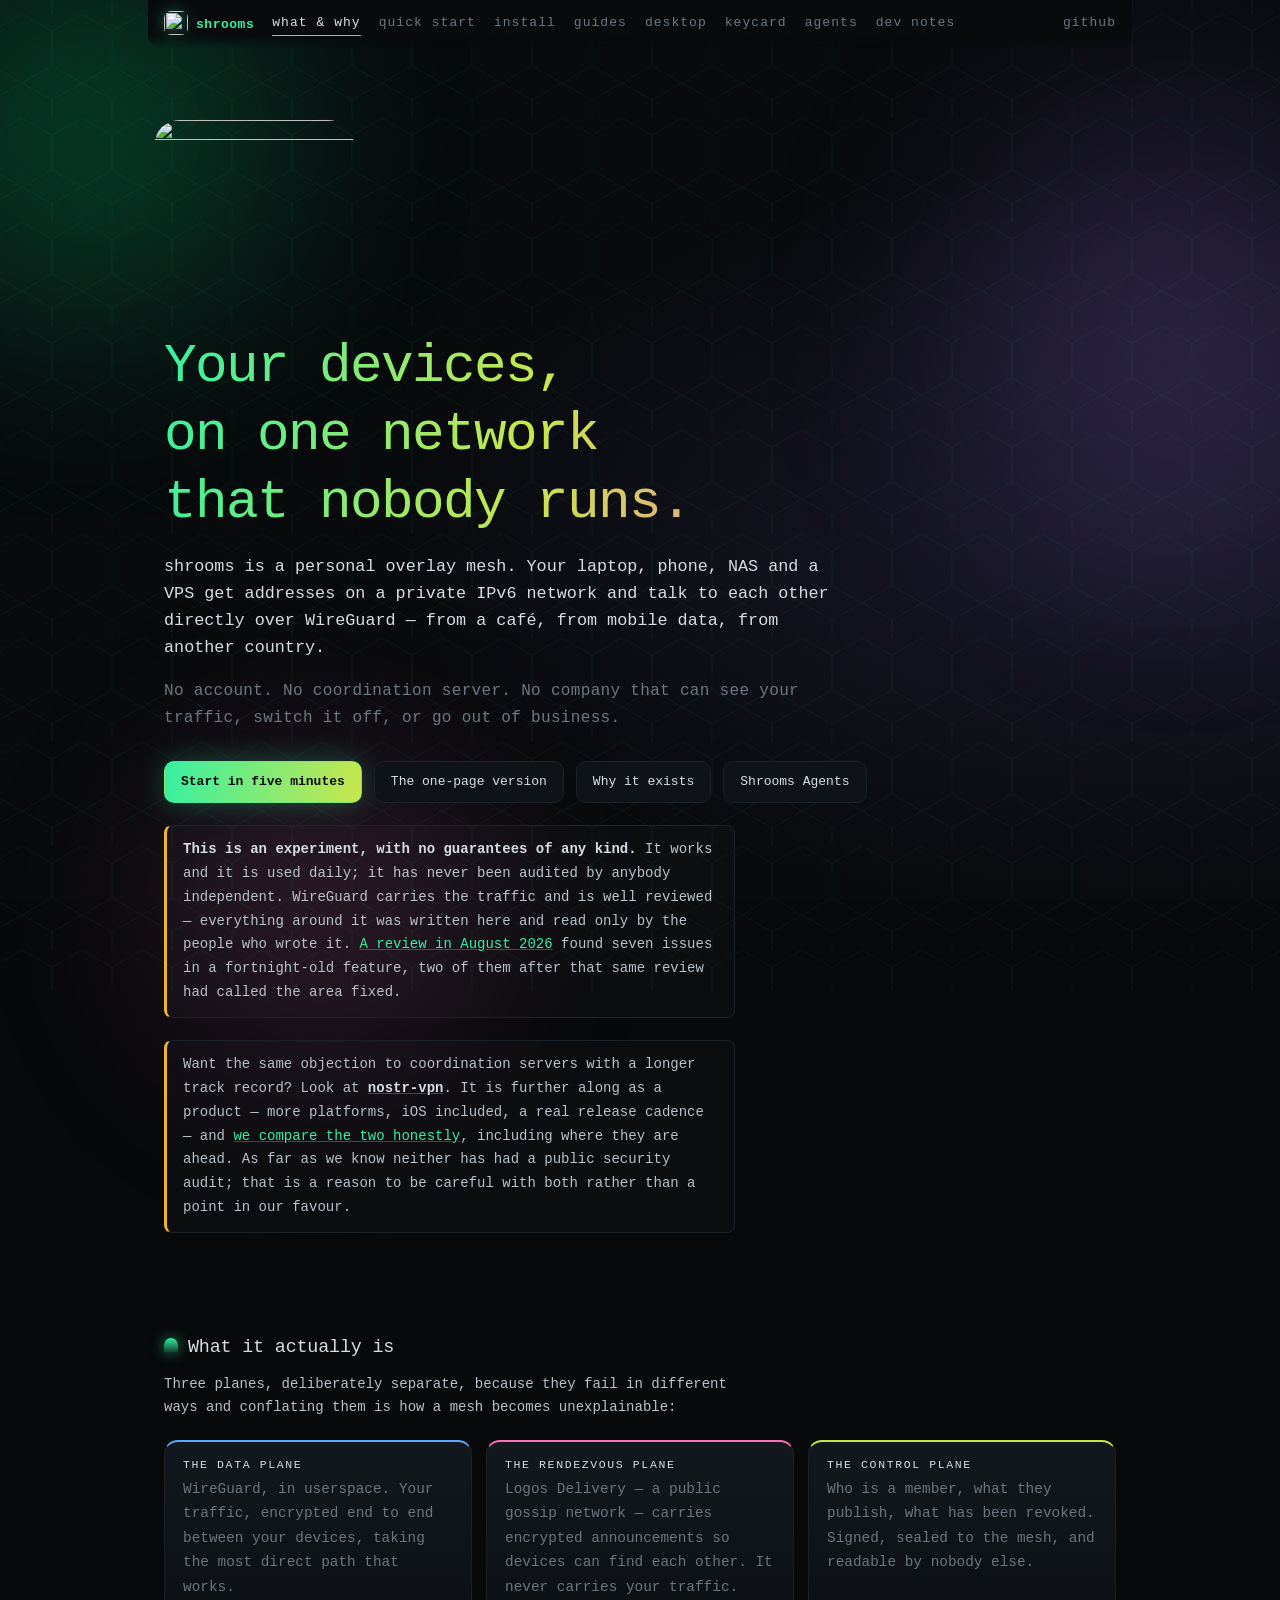
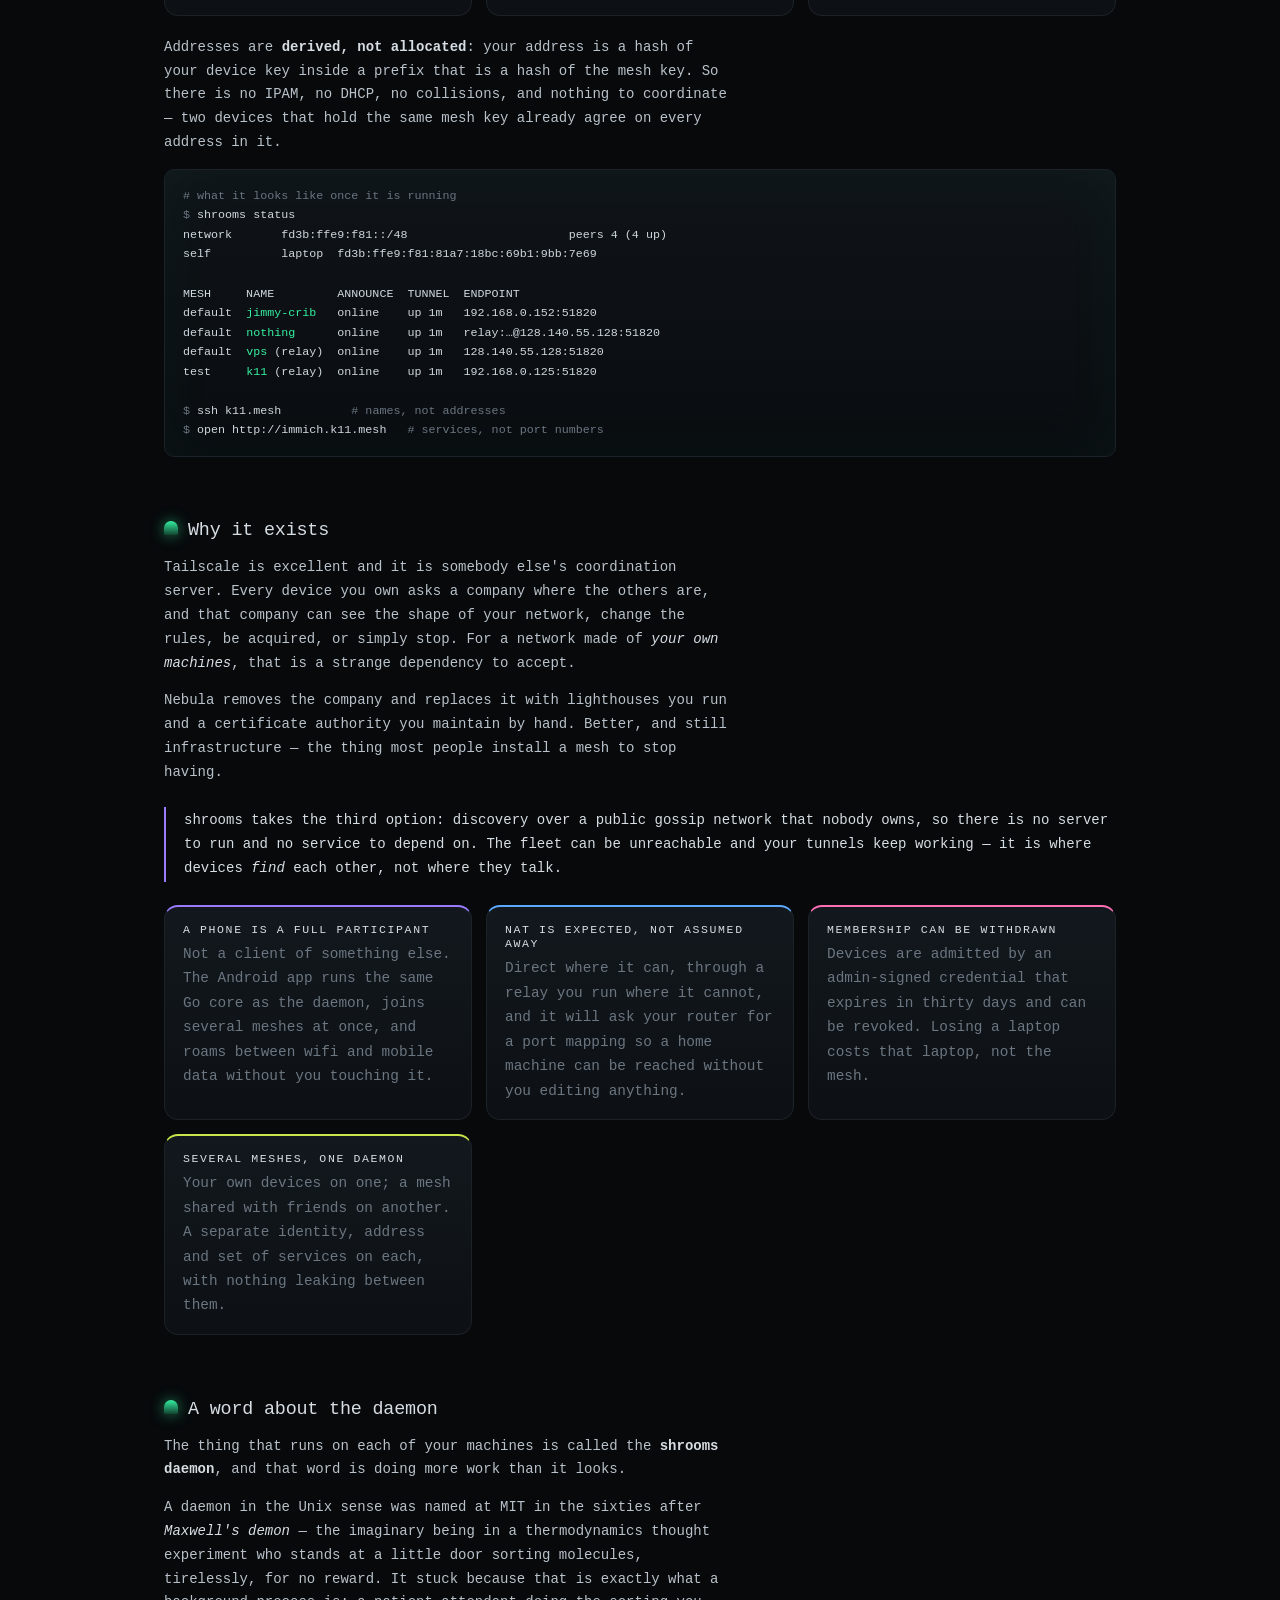
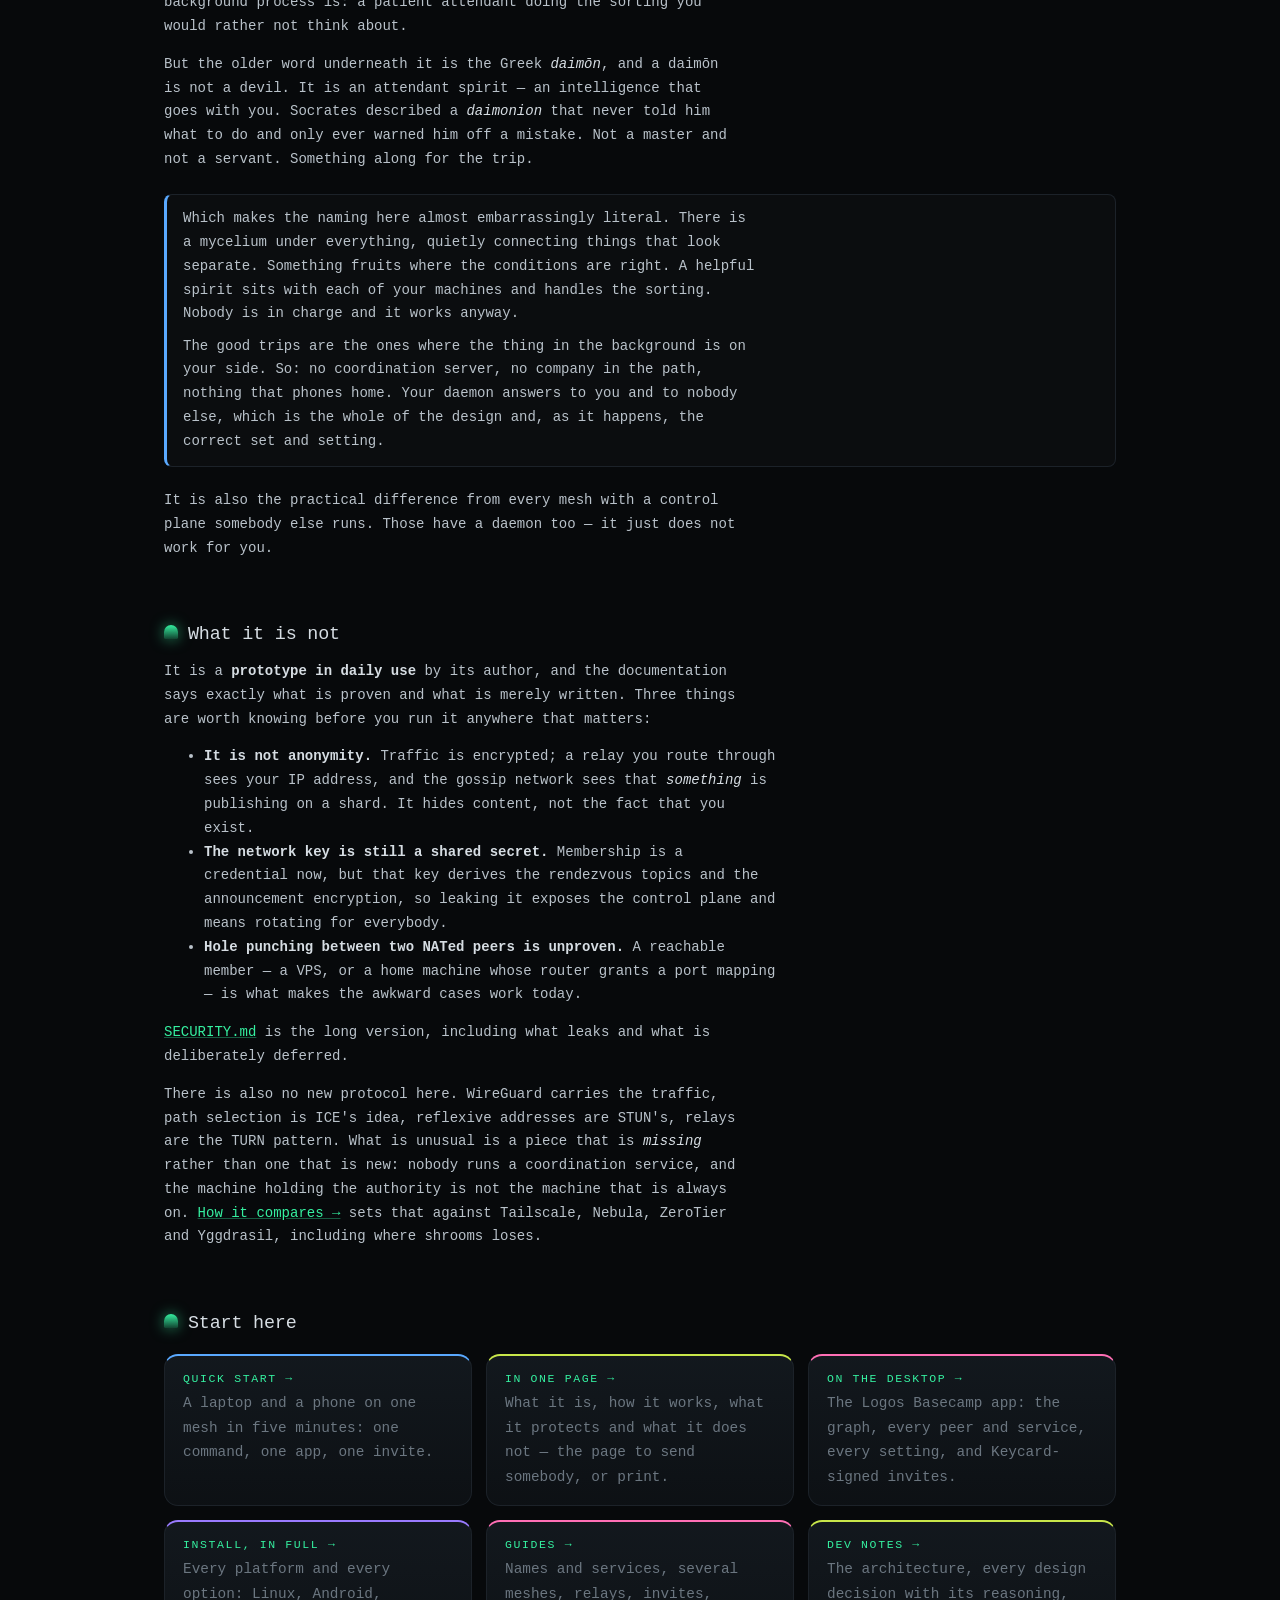
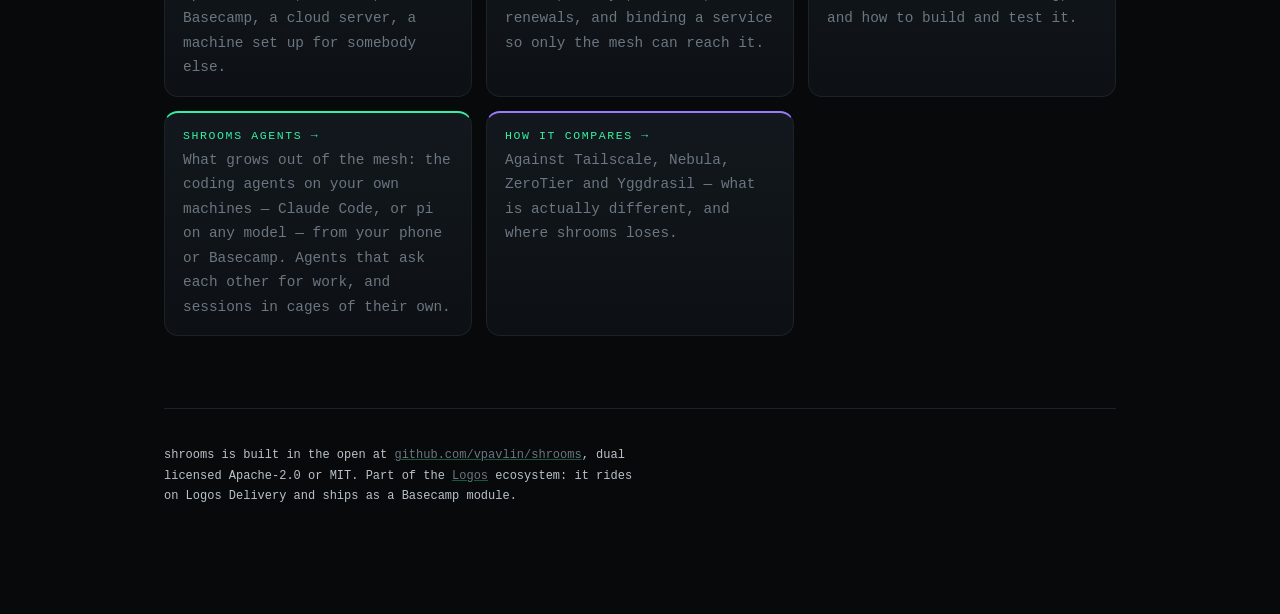
==== site/index.html @ f35f3315 "Site: quick starts, one-page explainers, the desktop app, link previews For putting Shrooms and Shro" ====
<!doctype html>
<html lang="en">
<head>
<meta charset="utf-8">
<meta name="viewport" content="width=device-width, initial-scale=1">
<title>shrooms — an overlay mesh between your own devices</title>
<meta name="description" content="A personal overlay mesh VPN: WireGuard tunnels, peers discovered over Logos Delivery, no coordination server, no account, no company in the path.">
<link rel="icon" href="favicon.svg" type="image/svg+xml">
<link rel="stylesheet" href="style.css">
<meta property="og:title" content="shrooms — an overlay mesh between your own devices">
<meta property="og:description" content="Your laptop, phone, NAS and a VPS on one private network. WireGuard tunnels, peers discovered over a public gossip network, no coordination server and no account.">
<meta property="og:image" content="https://shrooms.vpavlin.xyz/og.png">
<meta name="twitter:card" content="summary_large_image">
<meta name="theme-color" content="#07090b">
</head>
<body>
<div class="aurora" aria-hidden="true"><i></i><i></i><i></i></div>
<div class="lattice" aria-hidden="true"></div>
<canvas id="field"></canvas>
<div class="grain" aria-hidden="true"></div>

<div class="page">
<nav>
    <a class="mark" href="index.html"><img class="nav-logo" src="logo.svg" alt="" width="24" height="24">shrooms</a>
    <a href="index.html" class="here">what &amp; why</a>
    <a href="start.html">quick start</a>
    <a href="install.html">install</a>
    <a href="guides.html">guides</a>
    <a href="basecamp.html">desktop</a>
    <a href="keycard.html">keycard</a>
    <a href="agents.html">agents</a>
    <a href="dev.html">dev notes</a>
    <span class="spacer"></span>
    <a href="https://github.com/vpavlin/shrooms">github</a>
</nav>

<header class="hero">
    <div class="shroom" aria-hidden="true">
      <!-- The mark itself, generated by assets/logo.py — the same file the
           launcher icon and the Basecamp package icon come from. The network
           is the mycelium under the soil, and the mushrooms are what it put
           up: which is the whole idea in one drawing, and the right way round.
           The cap used to carry the nodes, which put the network in the part
           that is visible and above ground — exactly backwards. -->
      <img src="logo.svg" alt="" width="200" height="200">
    </div>

    <h1>Your devices,<br>on one network<br>that nobody runs.</h1>
    <p class="lede">
        shrooms is a personal overlay mesh. Your laptop, phone, NAS and a VPS
        get addresses on a private IPv6 network and talk to each other directly
        over WireGuard — from a café, from mobile data, from another country.
    </p>
    <p class="sub">
        No account. No coordination server. No company that can see your
        traffic, switch it off, or go out of business.
    </p>
    <div class="cta">
        <a class="primary" href="start.html">Start in five minutes</a>
        <a href="in-one-page.html">The one-page version</a>
        <a href="#why">Why it exists</a>
        <a href="agents.html">Shrooms Agents</a>
    </div>

    <!-- Above the fold on purpose. Somebody deciding whether to route their
         traffic through this should read it before the feature list, not after
         it. Pointing at a competitor costs nothing we should want to keep. -->
    <p class="warn">
        <strong>This is an experiment, with no guarantees of any kind.</strong>
        It works and it is used daily; it has never been audited by anybody
        independent. WireGuard carries the traffic and is well reviewed —
        everything around it was written here and read only by the people who
        wrote it.
        <a href="https://github.com/vpavlin/shrooms/blob/master/docs/security-review-2026-08.md">A
        review in August 2026</a> found seven issues in a fortnight-old feature,
        two of them after that same review had called the area fixed.
    </p>
    <p class="warn">
        Want the same objection to coordination servers with a longer track
        record? Look at
        <a href="https://github.com/mmalmi/nostr-vpn"><strong>nostr-vpn</strong></a>.
        It is further along as a product — more platforms, iOS included, a real
        release cadence — and <a href="comparison.html">we compare the two
        honestly</a>, including where they are ahead. As far as we know neither
        has had a public security audit; that is a reason to be careful with
        both rather than a point in our favour.
    </p>
</header>

<h2 id="what">What it actually is</h2>

<p>
    Three planes, deliberately separate, because they fail in different ways
    and conflating them is how a mesh becomes unexplainable:
</p>

<div class="grid">
    <div class="card t1">
        <h3>The data plane</h3>
        <p>WireGuard, in userspace. Your traffic, encrypted end to end between
        your devices, taking the most direct path that works.</p>
    </div>
    <div class="card t2">
        <h3>The rendezvous plane</h3>
        <p>Logos Delivery — a public gossip network — carries encrypted
        announcements so devices can find each other. It never carries your
        traffic.</p>
    </div>
    <div class="card t3">
        <h3>The control plane</h3>
        <p>Who is a member, what they publish, what has been revoked. Signed,
        sealed to the mesh, and readable by nobody else.</p>
    </div>
</div>

<p>
    Addresses are <strong>derived, not allocated</strong>: your address is a
    hash of your device key inside a prefix that is a hash of the mesh key. So
    there is no IPAM, no DHCP, no collisions, and nothing to coordinate — two
    devices that hold the same mesh key already agree on every address in it.
</p>

<pre><code><span class="c"># what it looks like once it is running</span>
<span class="cmd">shrooms status</span>
network       fd3b:ffe9:f81::/48                       peers 4 (4 up)
self          laptop  fd3b:ffe9:f81:81a7:18bc:69b1:9bb:7e69

MESH     NAME         ANNOUNCE  TUNNEL  ENDPOINT
default  <span class="p">jimmy-crib</span>   online    up 1m   192.168.0.152:51820
default  <span class="p">nothing</span>      online    up 1m   relay:…@128.140.55.128:51820
default  <span class="p">vps</span> (relay)  online    up 1m   128.140.55.128:51820
test     <span class="p">k11</span> (relay)  online    up 1m   192.168.0.125:51820

<span class="cmd">ssh k11.mesh          <span class="c"># names, not addresses</span></span>
<span class="cmd">open http://immich.k11.mesh   <span class="c"># services, not port numbers</span></span></code></pre>

<h2 id="why">Why it exists</h2>

<p>
    Tailscale is excellent and it is somebody else's coordination server. Every
    device you own asks a company where the others are, and that company can
    see the shape of your network, change the rules, be acquired, or simply
    stop. For a network made of <em>your own machines</em>, that is a strange
    dependency to accept.
</p>

<p>
    Nebula removes the company and replaces it with lighthouses you run and
    a certificate authority you maintain by hand. Better, and still
    infrastructure — the thing most people install a mesh to stop having.
</p>

<blockquote>
    shrooms takes the third option: discovery over a public gossip network that
    nobody owns, so there is no server to run and no service to depend on. The
    fleet can be unreachable and your tunnels keep working — it is where
    devices <em>find</em> each other, not where they talk.
</blockquote>

<div class="grid">
    <div class="card t4">
        <h3>A phone is a full participant</h3>
        <p>Not a client of something else. The Android app runs the same Go
        core as the daemon, joins several meshes at once, and roams between
        wifi and mobile data without you touching it.</p>
    </div>
    <div class="card t1">
        <h3>NAT is expected, not assumed away</h3>
        <p>Direct where it can, through a relay you run where it cannot, and it
        will ask your router for a port mapping so a home machine can be
        reached without you editing anything.</p>
    </div>
    <div class="card t2">
        <h3>Membership can be withdrawn</h3>
        <p>Devices are admitted by an admin-signed credential that expires in
        thirty days and can be revoked. Losing a laptop costs that laptop, not
        the mesh.</p>
    </div>
    <div class="card t3">
        <h3>Several meshes, one daemon</h3>
        <p>Your own devices on one; a mesh shared with friends on another. A
        separate identity, address and set of services on each, with nothing
        leaking between them.</p>
    </div>
</div>

<h2 id="daemon">A word about the daemon</h2>

<p>
    The thing that runs on each of your machines is called the <strong>shrooms
    daemon</strong>, and that word is doing more work than it looks.
</p>

<p>
    A daemon in the Unix sense was named at MIT in the sixties after
    <em>Maxwell's demon</em> — the imaginary being in a thermodynamics thought
    experiment who stands at a little door sorting molecules, tirelessly, for
    no reward. It stuck because that is exactly what a background process is: a
    patient attendant doing the sorting you would rather not think about.
</p>

<p>
    But the older word underneath it is the Greek <em>daimōn</em>, and a daimōn
    is not a devil. It is an attendant spirit — an intelligence that goes with
    you. Socrates described a <em>daimonion</em> that never told him what to do
    and only ever warned him off a mistake. Not a master and not a servant.
    Something along for the trip.
</p>

<div class="note">
    <p>
        Which makes the naming here almost embarrassingly literal. There is a
        mycelium under everything, quietly connecting things that look
        separate. Something fruits where the conditions are right. A helpful
        spirit sits with each of your machines and handles the sorting. Nobody
        is in charge and it works anyway.
    </p>
    <p>
        The good trips are the ones where the thing in the background is on
        your side. So: no coordination server, no company in the path, nothing
        that phones home. Your daemon answers to you and to nobody else, which
        is the whole of the design and, as it happens, the correct set and
        setting.
    </p>
</div>

<p>
    It is also the practical difference from every mesh with a control plane
    somebody else runs. Those have a daemon too — it just does not work for
    you.
</p>

<h2 id="honest">What it is not</h2>

<p>
    It is a <strong>prototype in daily use</strong> by its author, and the
    documentation says exactly what is proven and what is merely written. Three
    things are worth knowing before you run it anywhere that matters:
</p>

<ul>
    <li><strong>It is not anonymity.</strong> Traffic is encrypted; a relay you
    route through sees your IP address, and the gossip network sees that
    <em>something</em> is publishing on a shard. It hides content, not the fact
    that you exist.</li>
    <li><strong>The network key is still a shared secret.</strong> Membership
    is a credential now, but that key derives the rendezvous topics and the
    announcement encryption, so leaking it exposes the control plane and means
    rotating for everybody.</li>
    <li><strong>Hole punching between two NATed peers is unproven.</strong> A
    reachable member — a VPS, or a home machine whose router grants a port
    mapping — is what makes the awkward cases work today.</li>
</ul>

<p>
    <a href="https://github.com/vpavlin/shrooms/blob/master/SECURITY.md">SECURITY.md</a>
    is the long version, including what leaks and what is deliberately deferred.
</p>

<p>
    There is also no new protocol here. WireGuard carries the traffic, path
    selection is ICE's idea, reflexive addresses are STUN's, relays are the TURN
    pattern. What is unusual is a piece that is <em>missing</em> rather than one
    that is new: nobody runs a coordination service, and the machine holding the
    authority is not the machine that is always on.
    <a href="comparison.html">How it compares →</a> sets that against Tailscale,
    Nebula, ZeroTier and Yggdrasil, including where shrooms loses.
</p>

<h2 id="start">Start here</h2>

<div class="grid">
    <div class="card t1">
        <h3><a href="start.html">Quick start →</a></h3>
        <p>A laptop and a phone on one mesh in five minutes: one command, one
        app, one invite.</p>
    </div>
    <div class="card t3">
        <h3><a href="in-one-page.html">In one page →</a></h3>
        <p>What it is, how it works, what it protects and what it does not —
        the page to send somebody, or print.</p>
    </div>
    <div class="card t2">
        <h3><a href="basecamp.html">On the desktop →</a></h3>
        <p>The Logos Basecamp app: the graph, every peer and service, every
        setting, and Keycard-signed invites.</p>
    </div>
    <div class="card t4">
        <h3><a href="install.html">Install, in full →</a></h3>
        <p>Every platform and every option: Linux, Android, Basecamp, a cloud
        server, a machine set up for somebody else.</p>
    </div>
    <div class="card t2">
        <h3><a href="guides.html">Guides →</a></h3>
        <p>Names and services, several meshes, relays, invites, renewals, and
        binding a service so only the mesh can reach it.</p>
    </div>
    <div class="card t3">
        <h3><a href="dev.html">Dev notes →</a></h3>
        <p>The architecture, every design decision with its reasoning, and how
        to build and test it.</p>
    </div>
    <div class="card t5">
        <h3><a href="agents.html">Shrooms Agents →</a></h3>
        <p>What grows out of the mesh: the coding agents on your own machines —
        Claude Code, or pi on any model — from your phone or Basecamp. Agents
        that ask each other for work, and sessions in cages of their own.</p>
    </div>
    <div class="card t4">
        <h3><a href="comparison.html">How it compares →</a></h3>
        <p>Against Tailscale, Nebula, ZeroTier and Yggdrasil — what is actually
        different, and where shrooms loses.</p>
    </div>
</div>

<footer>
    <p>
        shrooms is built in the open at
        <a href="https://github.com/vpavlin/shrooms">github.com/vpavlin/shrooms</a>,
        dual licensed Apache-2.0 or MIT.
        Part of the <a href="https://logos.co">Logos</a> ecosystem: it rides on
        Logos Delivery and ships as a Basecamp module.
    </p>
</footer>
</div>

<script src="field.js"></script>
<script src="copy.js"></script>
</body>
</html>
---- site/style.css ----
/* shrooms — the same palette as the app, the daemon's status output and the
   Basecamp view, because a colour that means one thing in one place and
   something else elsewhere is worse than no colour at all. */

:root {
    --void: #07090b;
    --panel: #0e1216;
    --line: #1c2229;
    --ash: #6b7680;
    --bone: #d6dde3;

    --phosphor: #35f0a0;  /* connected, carrying traffic */
    --amber: #f0b429;     /* reaching, not there yet */
    --rust: #e05252;      /* failed */
    --violet: #9a7bff;    /* relayed */

    --sky: #5aa9ff;       /* mesh tints: never a status colour */
    --blossom: #ff6fb5;
    --chartreuse: #c8e64a;

    --mono: ui-monospace, "SF Mono", "JetBrains Mono", Menlo, Consolas, monospace;
    --measure: 68ch;
}

* { box-sizing: border-box; }

/* --- the psychedelia ---------------------------------------------------
   Loud in the chrome, calm under the words. Everything here sits behind a
   page that owns its own background: colour and motion carry the character,
   contrast is left alone, because this is documentation and somebody has to
   be able to read it at two in the morning while their mesh is down. */

@keyframes drift-a {
    0%   { transform: translate3d(-12vw, -8vh, 0) scale(1); }
    50%  { transform: translate3d(14vw, 10vh, 0) scale(1.25); }
    100% { transform: translate3d(-12vw, -8vh, 0) scale(1); }
}
@keyframes drift-b {
    0%   { transform: translate3d(18vw, 12vh, 0) scale(1.15); }
    50%  { transform: translate3d(-10vw, -14vh, 0) scale(0.9); }
    100% { transform: translate3d(18vw, 12vh, 0) scale(1.15); }
}
@keyframes spin-slow { to { transform: rotate(360deg); } }
@keyframes hue { to { filter: hue-rotate(360deg); } }
@keyframes shimmer { to { background-position: 200% center; } }
@keyframes breathe { 50% { opacity: 0.85; transform: scale(1.03); } }

/* Aurora: three blurred blobs of colour, drifting on periods that never
   coincide, so the background never repeats a frame you have already seen. */
.aurora {
    position: fixed;
    inset: -20vh -20vw;
    z-index: 0;
    pointer-events: none;
    filter: blur(90px) saturate(140%);
    opacity: 0.5;
}

.aurora i {
    position: absolute;
    display: block;
    border-radius: 50%;
    mix-blend-mode: screen;
}

.aurora i:nth-child(1) {
    width: 46vw; height: 46vw; left: 4vw; top: 2vh;
    background: radial-gradient(circle, rgba(53,240,160,0.55), transparent 68%);
    animation: drift-a 41s ease-in-out infinite;
}
.aurora i:nth-child(2) {
    width: 52vw; height: 52vw; right: 2vw; top: 18vh;
    background: radial-gradient(circle, rgba(154,123,255,0.5), transparent 68%);
    animation: drift-b 57s ease-in-out infinite;
}
.aurora i:nth-child(3) {
    width: 38vw; height: 38vw; left: 26vw; bottom: -8vh;
    background: radial-gradient(circle, rgba(255,111,181,0.4), transparent 68%);
    animation: drift-a 73s ease-in-out infinite reverse;
}

/* A lattice, very faint, breathing.
   Of the four shapes people reliably report on psilocybin — Klüver called them
   form constants: lattices and honeycombs, tunnels, spirals, cobwebs — the
   honeycomb is the one that belongs here anyway, because it is also what a
   mesh looks like drawn flat. So this is not a costume: it is the same figure
   the graph draws, at one twentieth of the contrast, slowly breathing. */
.lattice {
    position: fixed;
    inset: -10vh -10vw;
    z-index: 0;
    pointer-events: none;
    opacity: 0.055;
    background-image: url("data:image/svg+xml,%3Csvg xmlns='http://www.w3.org/2000/svg' width='120' height='104' viewBox='0 0 120 104'%3E%3Cg fill='none' stroke='%2335F0A0' stroke-width='1.2'%3E%3Cpath d='M30 0 L0 17 L0 52 L30 69 L60 52 L60 17 Z'/%3E%3Cpath d='M90 0 L60 17 L60 52 L90 69 L120 52 L120 17 Z'/%3E%3Cpath d='M30 69 L0 86 L0 121 L30 138 L60 121 L60 86 Z'/%3E%3Cpath d='M90 69 L60 86 L60 121 L90 138 L120 121 L120 86 Z'/%3E%3C/g%3E%3C/svg%3E");
    animation: swell 27s ease-in-out infinite;
}

/* Surfaces that breathe rather than sit still is the other thing people
   describe — walls and floors undulating gently. A one-per-cent scale is
   enough to suggest it and small enough that nobody trying to read has to
   fight it. */
@keyframes swell {
    50% { transform: scale(1.035) translateY(-8px); opacity: 0.085; }
}

/* Grain, so the gradients have a surface instead of banding across a wide
   screen. An SVG turbulence rather than an image: no request, no asset. */
.grain {
    position: fixed;
    inset: 0;
    z-index: 3;
    pointer-events: none;
    opacity: 0.16;
    mix-blend-mode: overlay;
    background-image: url("data:image/svg+xml,%3Csvg xmlns='http://www.w3.org/2000/svg' width='140' height='140'%3E%3Cfilter id='n'%3E%3CfeTurbulence type='fractalNoise' baseFrequency='0.85' numOctaves='3'/%3E%3C/filter%3E%3Crect width='140' height='140' filter='url(%23n)' opacity='0.5'/%3E%3C/svg%3E");
}

html { scroll-behavior: smooth; }

/* The type is the app's, not a web designer's idea of it (Theme.kt):
   monospace throughout, because addresses and keys are read character by
   character and a proportional font makes fd3b and fd8b look alike; a large
   title in Light with negative tracking; and section labels that are small,
   uppercase and widely tracked rather than big and bold. The app looks the way
   it does because of that contrast — one quiet large thing, one quiet small
   thing — and the first version of this site threw it away for ordinary web
   headings. */

body {
    margin: 0;
    /* A wash under the aurora, so the dark is never flat black. */
    background:
        radial-gradient(120vw 80vh at 15% -10%, rgba(53,240,160,0.10), transparent 60%),
        radial-gradient(100vw 70vh at 90% 10%, rgba(154,123,255,0.12), transparent 60%),
        radial-gradient(90vw 60vh at 50% 110%, rgba(255,111,181,0.08), transparent 60%),
        var(--void);
    color: var(--bone);
    font-family: var(--mono);
    font-size: 14px;
    line-height: 1.7;
    -webkit-font-smoothing: antialiased;
}

/* --- the canvas behind everything ------------------------------------- */

#field {
    position: fixed;
    inset: 0;
    z-index: 0;
    /* Decoration, and decoration must never eat a click. */
    pointer-events: none;
}

.page {
    position: relative;
    z-index: 1;
    max-width: 1000px;
    margin: 0 auto;
    padding: 0 24px 96px;
}

/* --- masthead ---------------------------------------------------------- */

nav {
    letter-spacing: 0.08em;
    text-transform: lowercase;
    backdrop-filter: blur(10px);
    position: sticky;
    top: 0;
    z-index: 2;
    display: flex;
    align-items: center;
    gap: 18px;
    flex-wrap: wrap;

    /* Padded on the sides, and pulled out by the same amount, so the bar's
       blurred backdrop still spans the column while the mark and the last link
       are not touching its edges. Without the negative margin the bar would
       simply be narrower than the text under it, which looks like a mistake
       from the other direction. */
    padding: 12px 16px;
    margin: 0 -16px;
    border-radius: 0 0 14px 14px;

    background: linear-gradient(var(--void) 70%, transparent);
    font-size: 13px;
}

nav .mark {
    display: inline-flex;
    align-items: center;
    gap: 8px;
    color: var(--phosphor);
    font-weight: 700;
    letter-spacing: 0.04em;
    text-decoration: none;

    /* Three things, all of which move the word off the mark's centre by a
       pixel or two, which is exactly enough to look wrong:
       line-height, because the default leaves the glyphs sitting high in a
       taller line box; the bottom border every other nav link has, inherited
       from `nav a` below and cancelled here; and the padding that would come
       with it. */
    line-height: 1;
    border-bottom: 0;
    padding-bottom: 0;
}

.nav-logo {
    /* Block, so it is not also an inline box with a baseline of its own — the
       usual reason an image beside text sits low even inside a centred flex
       row. */
    display: block;
    flex: none;
    width: 24px;
    height: 24px;
    border-radius: 7px;

    /* The drawing sits low inside its square: the cap starts around a quarter
       of the way down and the stem runs almost to the bottom edge, so its
       optical centre is below its geometric one. Aligning the boxes therefore
       reads as the word sitting high. A pixel back up costs nothing and fixes
       what the eye actually sees. */
    position: relative;
    top: -1px;

    /* A little of the hero's glow, so the masthead is recognisably the same
       object rather than a shrunken copy of it. */
    filter: drop-shadow(0 0 8px rgba(53, 240, 160, 0.45));
}

nav a {
    color: var(--ash);
    text-decoration: none;
    border-bottom: 1px solid transparent;
}

nav a:hover { color: var(--bone); border-bottom-color: var(--line); }
nav a.here { color: var(--bone); border-bottom-color: var(--phosphor); }
nav .spacer { flex: 1 1 auto; }

/* The agents pages' own tabs, under the masthead: the same links, quieter,
   and not sticky — the masthead already is, and two bars following the
   reader down the page is one too many. */
nav.tabs {
    position: static;
    backdrop-filter: none;
    background: none;
    margin: 6px 0 0;
    padding: 8px 0;
    gap: 6px 16px;
    font-size: 12px;
    border-bottom: 1px solid var(--line);
    border-radius: 0;
}

/* --- type -------------------------------------------------------------- */

h1, h2, h3 { line-height: 1.25; }

h1 {
    font-size: clamp(2.1rem, 6vw, 3.4rem);
    margin: 0.5em 0 0.25em;
    /* displaySmall: Light, and tracked in rather than out. */
    font-weight: 300;
    letter-spacing: -0.03em;
    /* The one place the colour is allowed to be the point. */
    background: linear-gradient(100deg,
        var(--phosphor), var(--chartreuse), var(--blossom),
        var(--violet), var(--sky), var(--phosphor));
    background-size: 200% auto;
    -webkit-background-clip: text;
    background-clip: text;
    color: transparent;
    animation: shimmer 14s linear infinite;
}

h2 {
    font-size: 1.15rem;
    font-weight: 500;
    margin: 3.4em 0 0.7em;
    color: var(--bone);
    letter-spacing: -0.01em;
    display: flex;
    align-items: baseline;
    gap: 10px;
}

/* A cap and a stem, drawn in two characters, because a section marker that is
   a mushroom is the whole joke and it costs nothing. */
h2::before {
    content: "";
    flex: none;
    width: 14px; height: 14px;
    border-radius: 14px 14px 3px 3px;
    background: linear-gradient(180deg, var(--phosphor), rgba(53,240,160,0.25));
    box-shadow: 0 0 14px rgba(53, 240, 160, 0.55);
    animation: breathe 6s ease-in-out infinite;
}

/* labelSmall, exactly: 10sp, tracked 1.2, medium. It is what every section
   heading in the app is, and the reason its screens read as calm. */
h3 {
    font-size: 0.72rem;
    font-weight: 500;
    letter-spacing: 0.14em;
    text-transform: uppercase;
    margin: 2.4em 0 0.5em;
    color: var(--ash);
}

.card h3 { color: var(--bone); }

p, li { max-width: var(--measure); color: #b9c2ca; }

.lede {
    font-size: 1.05rem;
    line-height: 1.6;
    color: var(--bone);
    max-width: var(--measure);
}

a { color: var(--phosphor); text-decoration-color: rgba(53, 240, 160, 0.35); }
a:hover { text-decoration-color: var(--phosphor); }

strong { color: var(--bone); }
em { color: var(--bone); font-style: italic; }

code {
    font-size: 0.9em;
    color: var(--chartreuse);
    background: rgba(255, 255, 255, 0.04);
    padding: 0.1em 0.35em;
    border-radius: 4px;
}

pre {
    position: relative;
    background: linear-gradient(180deg, rgba(16,21,26,0.95), rgba(10,13,17,0.95));
    border: 1px solid var(--line);
    border-radius: 10px;
    padding: 16px 18px;
    overflow-x: auto;
    font-size: 13px;
    line-height: 1.5;
    box-shadow: inset 0 0 60px rgba(53, 240, 160, 0.04);
    backdrop-filter: blur(4px);
}

pre code { background: none; padding: 0; color: #cfd8de; }

/* The shell prompt, drawn but not text.
   A `$ ` typed into the block is selected by a triple click and pasted into a
   terminal along with the command, where it runs nothing. A pseudo-element is
   not text: not selected, not copied, and not read out as something to type. */
.cmd::before {
    content: "$ ";
    color: var(--ash);
    user-select: none;
    -webkit-user-select: none;
}

/* The host a command is meant for — `laptop $ …`. Drawn, not text, for the
   same reason the dollar is: it cannot be typed and must not be copied. */
.host {
    color: var(--ash);
    user-select: none;
    -webkit-user-select: none;
}

/* The copy button. Quiet until the block is hovered, because it is an
   affordance rather than a feature, and a page of buttons reads as a form. */
.snip { position: relative; }

.snip .copy {
    position: absolute;
    top: 8px;
    right: 8px;
    padding: 3px 9px;
    font: inherit;
    font-size: 11px;
    color: var(--ash);
    background: rgba(14, 18, 22, 0.9);
    border: 1px solid var(--line);
    border-radius: 7px;
    cursor: pointer;
    user-select: none;
    -webkit-user-select: none;
    opacity: 0;
    transition: opacity 140ms ease, color 140ms ease, border-color 140ms ease;
}

.snip:hover .copy, .snip .copy:focus-visible { opacity: 1; }

.snip .copy:hover {
    color: var(--phosphor);
    border-color: rgba(53, 240, 160, 0.45);
}

/* Never hidden where there is no hover to reveal it. */
@media (hover: none) {
    .snip .copy { opacity: 1; }
}
pre .p { color: var(--phosphor); }  /* prompts and good news */
pre .c { color: var(--ash); }       /* comments */
pre .a { color: var(--amber); }     /* warnings */

blockquote {
    margin: 1.6em 0;
    padding: 2px 0 2px 18px;
    border-left: 2px solid var(--violet);
    color: var(--bone);
}

hr { border: 0; border-top: 1px solid var(--line); margin: 3em 0; }

/* --- hero -------------------------------------------------------------- */

.hero { padding: 8vh 0 2vh; position: relative; }

/* The mark, grown rather than placed: it rises as the page loads and then
   keeps breathing, on a period that shares no factor with the aurora's, so the
   two never lock into a rhythm. */
.shroom {
    width: 200px;
    height: 200px;
    margin: 0 0 -14px -10px;
    animation: sprout 1400ms cubic-bezier(0.2, 0.9, 0.2, 1) both,
               bob 11s ease-in-out 1400ms infinite;
    transform-origin: 50% 100%;
}

/* The mark is an <img> of the generated file rather than inline markup, so
   the site cannot drift from the app's icon — which means its insides cannot
   be animated from here. The glow around it can, and that is enough: it is
   the cap's mesh that should look alive, and it already does. */
.shroom img {
    display: block;
    width: 100%;
    height: auto;
    border-radius: 26px;
    animation: glow 9s ease-in-out infinite;
}

@keyframes glow {
    0%, 100% { filter: drop-shadow(0 0 18px rgba(53, 240, 160, 0.35)); }
    33%      { filter: drop-shadow(0 0 34px rgba(154, 123, 255, 0.42)); }
    66%      { filter: drop-shadow(0 0 26px rgba(255, 111, 181, 0.35)); }
}

@keyframes sprout {
    from { transform: translateY(26px) scaleY(0.55) scaleX(0.85); opacity: 0; }
    to   { transform: none; opacity: 1; }
}
@keyframes bob {
    50% { transform: translateY(-8px) rotate(-1.2deg); }
}
@media (max-width: 640px) {
    .shroom { width: 132px; height: 132px; }
}

.hero .sub {
    color: var(--ash);
    font-size: 1rem;
    letter-spacing: 0.02em;
}

.cta { display: flex; gap: 12px; flex-wrap: wrap; margin: 2em 0 0; }

.cta a {
    display: inline-block;
    padding: 9px 16px;
    border: 1px solid var(--line);
    border-radius: 10px;
    background: var(--panel);
    color: var(--bone);
    text-decoration: none;
    font-size: 13px;
}

.cta a.primary {
    border-color: rgba(53, 240, 160, 0.45);
    color: var(--void);
    background: linear-gradient(100deg, var(--phosphor), var(--chartreuse));
    font-weight: 600;
    box-shadow: 0 0 30px rgba(53, 240, 160, 0.28);
}

.cta a:hover {
    border-color: var(--phosphor);
    box-shadow: 0 0 26px rgba(53, 240, 160, 0.3);
    transform: translateY(-1px);
}

.cta a { transition: transform 150ms ease, box-shadow 200ms ease, border-color 200ms ease; }

/* --- cards ------------------------------------------------------------- */

.grid {
    display: grid;
    grid-template-columns: repeat(auto-fit, minmax(240px, 1fr));
    gap: 14px;
    margin: 1.4em 0;
}

.card {
    position: relative;
    background: linear-gradient(180deg, rgba(20,26,32,0.92), rgba(14,18,22,0.92));
    border: 1px solid var(--line);
    border-radius: 14px;
    padding: 16px 18px;
    backdrop-filter: blur(6px);
    transition: transform 160ms ease, box-shadow 200ms ease, border-color 200ms ease;
}

.card:hover {
    transform: translateY(-2px);
    border-color: rgba(154, 123, 255, 0.5);
    box-shadow: 0 10px 40px rgba(154, 123, 255, 0.16);
}

.card h3 { margin: 0 0 0.4em; font-size: 0.72rem; }

/* A whole card that is a link, for the chooser: the target is the card, and a
   link inside one means aiming at three words instead of at the box somebody
   is already pointing at. */
a.card {
    display: block;
    color: inherit;
}

/* No underline anywhere inside a card. `text-decoration: none` on the anchor
   is not enough: the property inherits into the children, so the heading and
   the paragraph carried the line as well and the whole box read as one long
   link. */
a.card, a.card * {
    text-decoration: none;
}

a.card h3 {
    color: var(--phosphor);
}

a.card::after {
    content: " →";
    color: var(--phosphor);
    opacity: 0.55;
    font-size: 0.8rem;
}
.card p { margin: 0; font-size: 0.9rem; color: var(--ash); max-width: none; }
.card a { text-decoration: none; }

/* A tinted rule at the top of a card, per mesh-tint, purely to carry the
   palette through the page the way the graph does. */
.card.t1 { border-top: 2px solid var(--sky); }
.card.t2 { border-top: 2px solid var(--blossom); }
.card.t3 { border-top: 2px solid var(--chartreuse); }
.card.t4 { border-top: 2px solid var(--violet); }
.card.t5 { border-top: 2px solid var(--phosphor); }
.hero > img { display: block; border-radius: 16px; margin-bottom: 18px; }

/* --- callouts ---------------------------------------------------------- */

.note, .warn {
    border: 1px solid var(--line);
    border-left-width: 3px;
    border-radius: 8px;
    padding: 12px 16px;
    margin: 1.6em 0;
    background: rgba(255, 255, 255, 0.02);
}

.note { border-left-color: var(--sky); }
.warn { border-left-color: var(--amber); }
.note p, .warn p { margin: 0; }
.note p + p, .warn p + p { margin-top: 0.6em; }

/* --- tables ------------------------------------------------------------ */

table { border-collapse: collapse; width: 100%; margin: 1.4em 0; font-size: 13px; }
th, td { text-align: left; padding: 8px 12px; border-bottom: 1px solid var(--line); vertical-align: top; }
th {
    color: var(--ash);
    font-weight: 500;
    font-size: 0.72rem;
    letter-spacing: 0.14em;
    text-transform: uppercase;
}
td code { white-space: nowrap; }

/* --- status dots, reused from the app's meaning ------------------------ */

.dot { display: inline-block; width: 9px; height: 9px; border-radius: 50%; margin-right: 7px; }
.dot.on { background: var(--phosphor); }
.dot.mid { background: var(--amber); }
.dot.off { background: var(--ash); }
.dot.relay { background: var(--violet); }

footer {
    margin-top: 6em;
    padding-top: 2em;
    border-top: 1px solid var(--line);
    color: var(--ash);
    font-size: 12px;
}

footer a { color: var(--ash); }

/* Motion is decoration; anybody who has asked for less of it gets none. */
/* Motion is decoration, and anybody who has asked for less of it gets the
   colours without the movement — not a stripped page. */
@media (prefers-reduced-motion: reduce) {
    #field { display: none; }
    html { scroll-behavior: auto; }
    .aurora i, h1, h2::before, .shroom, .shroom *, .lattice { animation: none; }
    .aurora { opacity: 0.35; }
}

/* The scrollbar is chrome too. */
* { scrollbar-color: rgba(53, 240, 160, 0.35) transparent; scrollbar-width: thin; }
::-webkit-scrollbar { width: 10px; height: 10px; }
::-webkit-scrollbar-thumb {
    background: linear-gradient(180deg, rgba(53,240,160,0.5), rgba(154,123,255,0.5));
    border-radius: 10px;
}
::-webkit-scrollbar-track { background: transparent; }

::selection { background: rgba(154, 123, 255, 0.35); color: var(--bone); }

/* Expandable detail.
 *
 * The install page had grown to 4,600 words: four targets, each with its
 * reasoning inline, so somebody who wanted three commands read an essay to find
 * them. The prose is worth keeping — it explains choices that look arbitrary
 * otherwise — but it should be opened by a reader who wants it rather than
 * scrolled past by one who does not.
 *
 * <details> rather than a script: this site has no build step and no framework,
 * and a disclosure widget is not the place to acquire one. It also degrades to
 * "everything visible" with CSS off, which is the right failure. */
details {
    border-left: 2px solid var(--line);
    margin: 1rem 0;
    padding-left: 1rem;
}

details > summary {
    color: var(--ash);
    cursor: pointer;
    font-size: 0.94rem;
    list-style: none;
    padding: 0.15rem 0;
}

/* The marker is drawn rather than inherited, because the default triangle
 * differs per browser and sits at a different baseline in each. */
details > summary::-webkit-details-marker { display: none; }
details > summary::before {
    content: "▸";
    display: inline-block;
    margin-right: 0.5rem;
    transition: transform 0.12s ease;
}
details[open] > summary::before { transform: rotate(90deg); }
details > summary:hover { color: var(--bone); }
details[open] > summary { color: var(--bone); margin-bottom: 0.5rem; }

/* The first paragraph inside carries the top margin the summary already
 * supplies, which reads as a gap twice as large as intended. */
details > *:first-of-type:not(summary) { margin-top: 0; }

/* A step list: the minimum somebody has to do, before any explanation. */
.steps { counter-reset: step; list-style: none; padding-left: 0; }
.steps > li { counter-increment: step; margin: 0 0 1.1rem 0; padding-left: 2rem; position: relative; }
.steps > li::before {
    content: counter(step);
    position: absolute;
    left: 0; top: 0.1rem;
    width: 1.35rem; height: 1.35rem;
    border: 1px solid var(--line);
    border-radius: 50%;
    color: var(--ash);
    font-size: 0.8rem;
    line-height: 1.35rem;
    text-align: center;
}
.steps > li > :first-child { margin-top: 0; }

/* --- on paper -------------------------------------------------------------
   The one-page explainers are meant to be handed to somebody, and some of them
   will be printed. Dark backgrounds, an animated canvas and a grain overlay
   are a screen's business: on paper they are a page of toner. */
@media print {
    :root {
        --void: #ffffff;
        --panel: #f4f6f8;
        --line: #c9d0d6;
        --ash: #4a535b;
        --bone: #111417;
        --phosphor: #0a7a4f;
        --amber: #8a5a00;
        --violet: #5b3fc4;
    }
    body { background: #fff !important; color: #111; }
    .aurora, .lattice, .grain, #field, nav, .cta, .snip .copy, footer { display: none !important; }
    .page { max-width: none; padding: 0; }
    h2 { break-after: avoid; }
    .card, .note, .warn, pre { break-inside: avoid; }
    a { color: inherit; text-decoration: underline; }
    .print-only { display: block !important; }
    .card, pre, .note, .warn, th, td {
        background: #fff !important;
        backdrop-filter: none !important;
        box-shadow: none !important;
    }
    .card { border: 1px solid #c9d0d6 !important; }
    p, li, td, .card p { color: #222 !important; }
    h1, h2, h3, .card h3 { color: #111 !important; -webkit-text-fill-color: #111 !important; background: none !important; }
    code, pre code { color: #0a5a3a !important; background: #eef2f4 !important; }
}
.print-only { display: none; }
.onepager .grid { gap: 0.8rem; }
.onepager h2 { margin-top: 2.2rem; }

/* A wide table scrolls inside itself rather than widening the page: the
   install page's troubleshooting table made every phone scroll sideways. */
@media (max-width: 640px) {
    table { display: block; overflow-x: auto; max-width: 100%; }
    td code { word-break: break-word; }
}
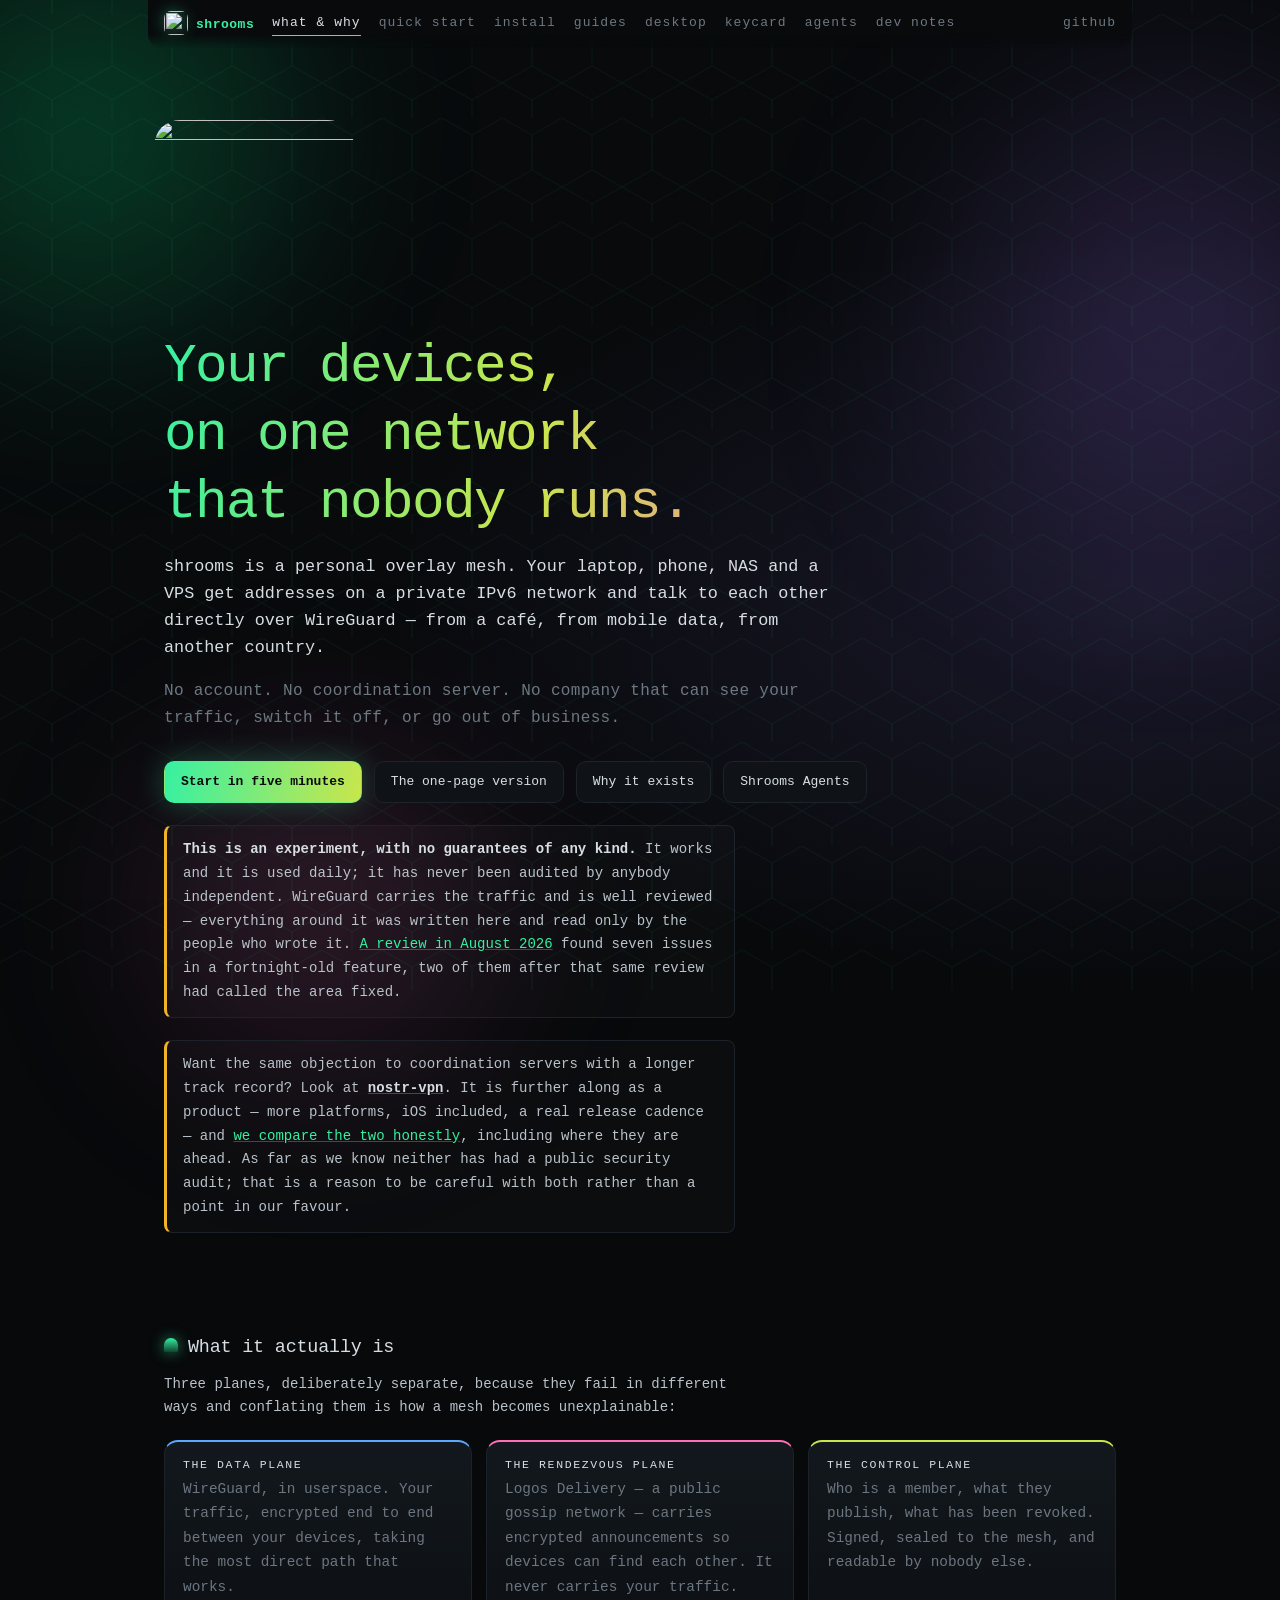
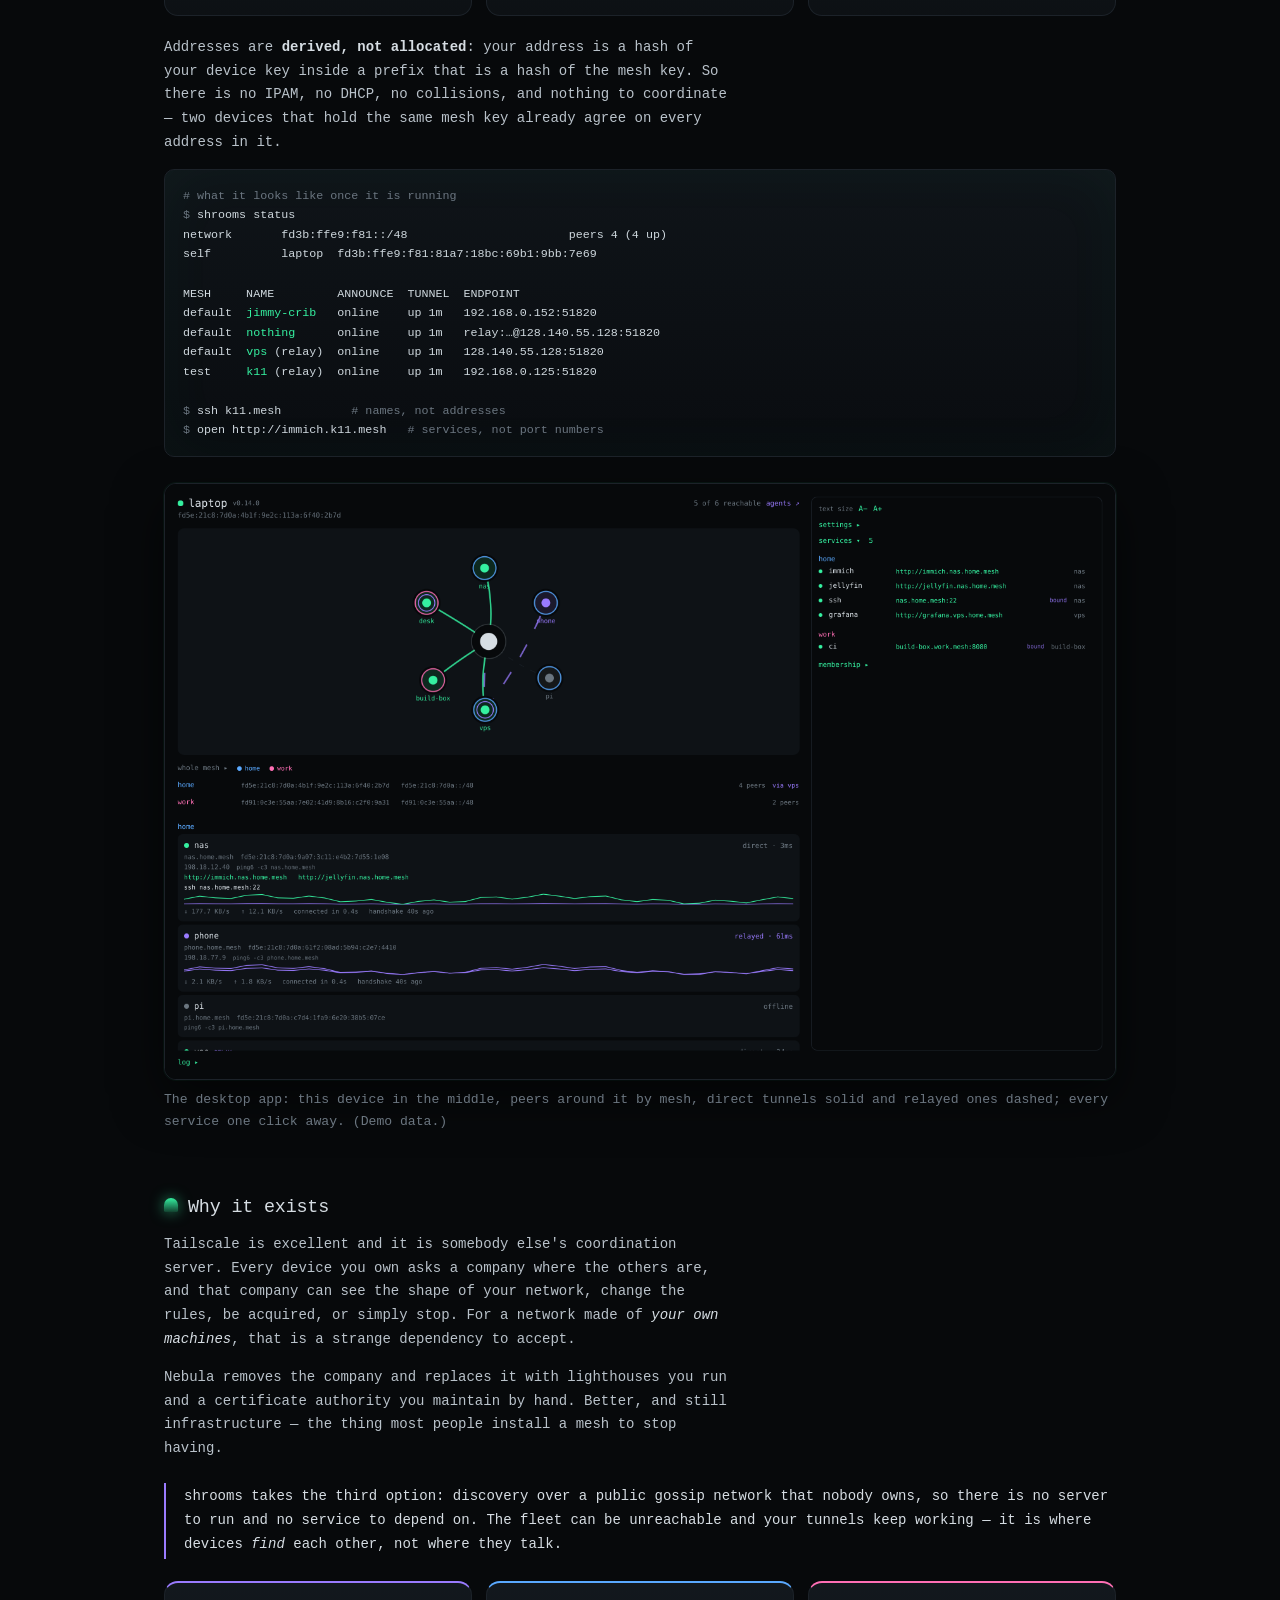
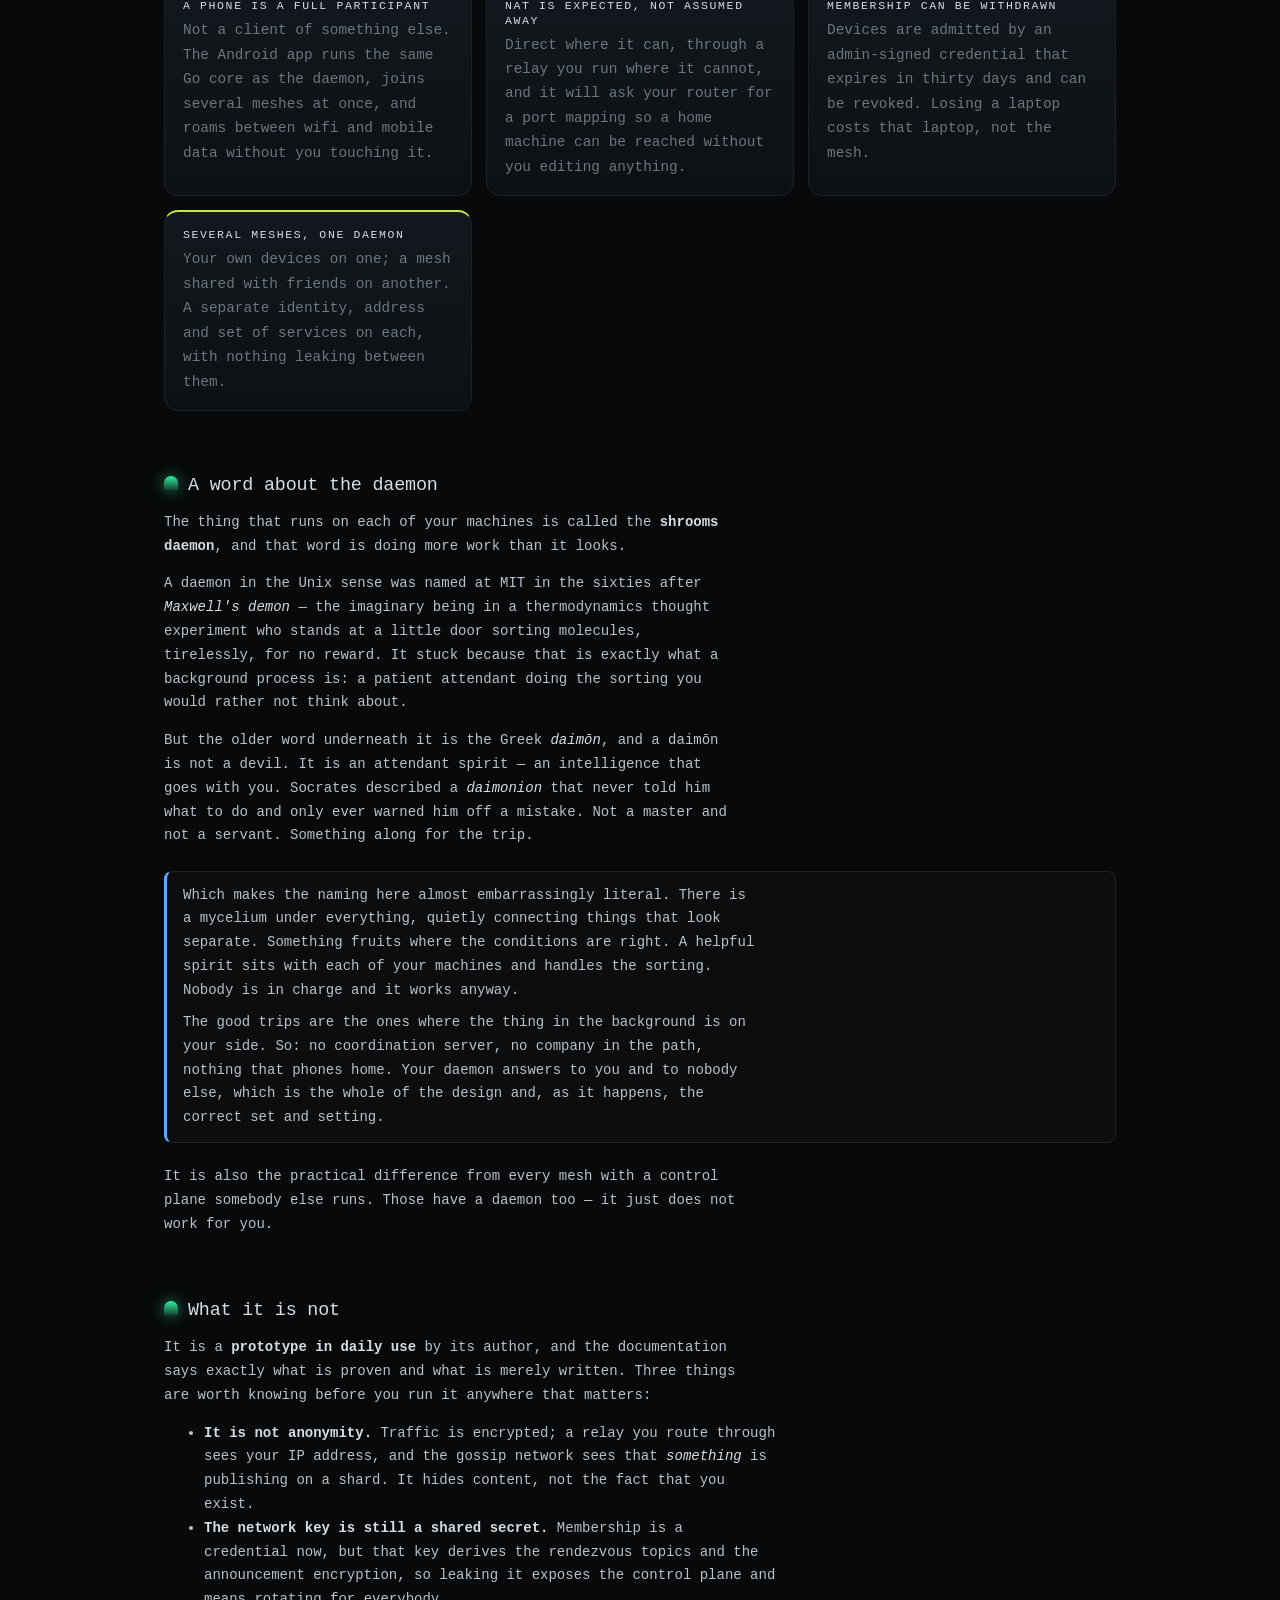
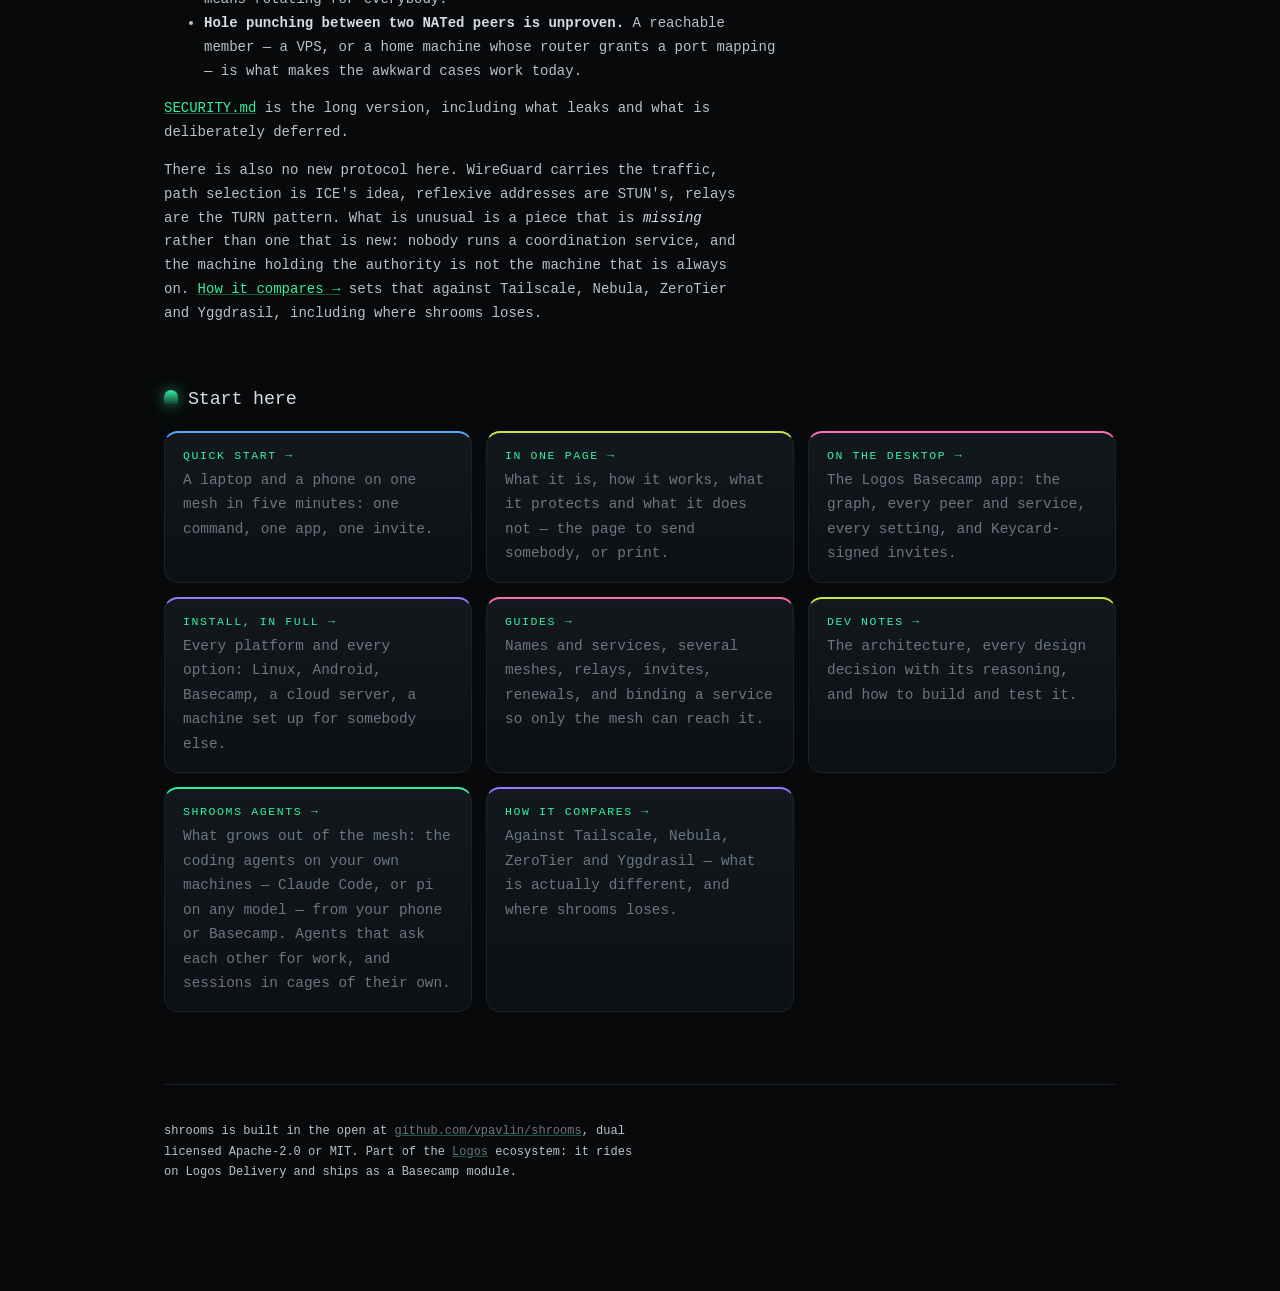
==== commit 6e22ff3c: "Site: screenshots of the desktop app and of Shrooms Agents Taken from the real Basecamp views on mad" ====
--- a/site/index.html
+++ b/site/index.html
@@ -134,6 +134,11 @@
 <span class="cmd">ssh k11.mesh          <span class="c"># names, not addresses</span></span>
 <span class="cmd">open http://immich.k11.mesh   <span class="c"># services, not port numbers</span></span></code></pre>
 
+<figure class="shot">
+    <a href="shots/basecamp-mesh.png"><img src="shots/basecamp-mesh.png" alt="The Shrooms app in Basecamp: a graph of the mesh, the peer list with traffic sparklines, and every service as a clickable address" loading="lazy" width="1500" height="940"></a>
+    <figcaption>The desktop app: this device in the middle, peers around it by mesh, direct tunnels solid and relayed ones dashed; every service one click away. (Demo data.)</figcaption>
+</figure>
+
 <h2 id="why">Why it exists</h2>
 
 <p>
--- a/site/style.css
+++ b/site/style.css
@@ -728,3 +728,24 @@
     table { display: block; overflow-x: auto; max-width: 100%; }
     td code { word-break: break-word; }
 }
+
+/* --- screenshots ----------------------------------------------------------
+   Taken from the real views on made-up data (scripts/screenshots/shots.sh),
+   so nothing anybody owns is in them. Wider than the text column where the
+   page allows, because a screenshot squeezed to a paragraph's width cannot be
+   read. Each opens full size. */
+figure.shot { margin: 1.6rem 0 2rem; max-width: min(100%, 980px); }
+figure.shot a { display: block; border: 0; }
+figure.shot img {
+    display: block;
+    width: 100%;
+    height: auto;
+    border: 1px solid var(--line);
+    border-radius: 12px;
+    box-shadow: 0 18px 50px rgba(0, 0, 0, 0.55), 0 0 0 1px rgba(53, 240, 160, 0.06);
+}
+figure.shot figcaption { margin-top: 0.55rem; font-size: 0.82rem; color: var(--ash); }
+figure.shot.pair { display: grid; grid-template-columns: 1fr 1fr; gap: 1rem; max-width: 980px; }
+figure.shot.pair figcaption { grid-column: 1 / -1; }
+@media (max-width: 640px) { figure.shot.pair { grid-template-columns: 1fr; } }
+@media print { figure.shot img { box-shadow: none; } }
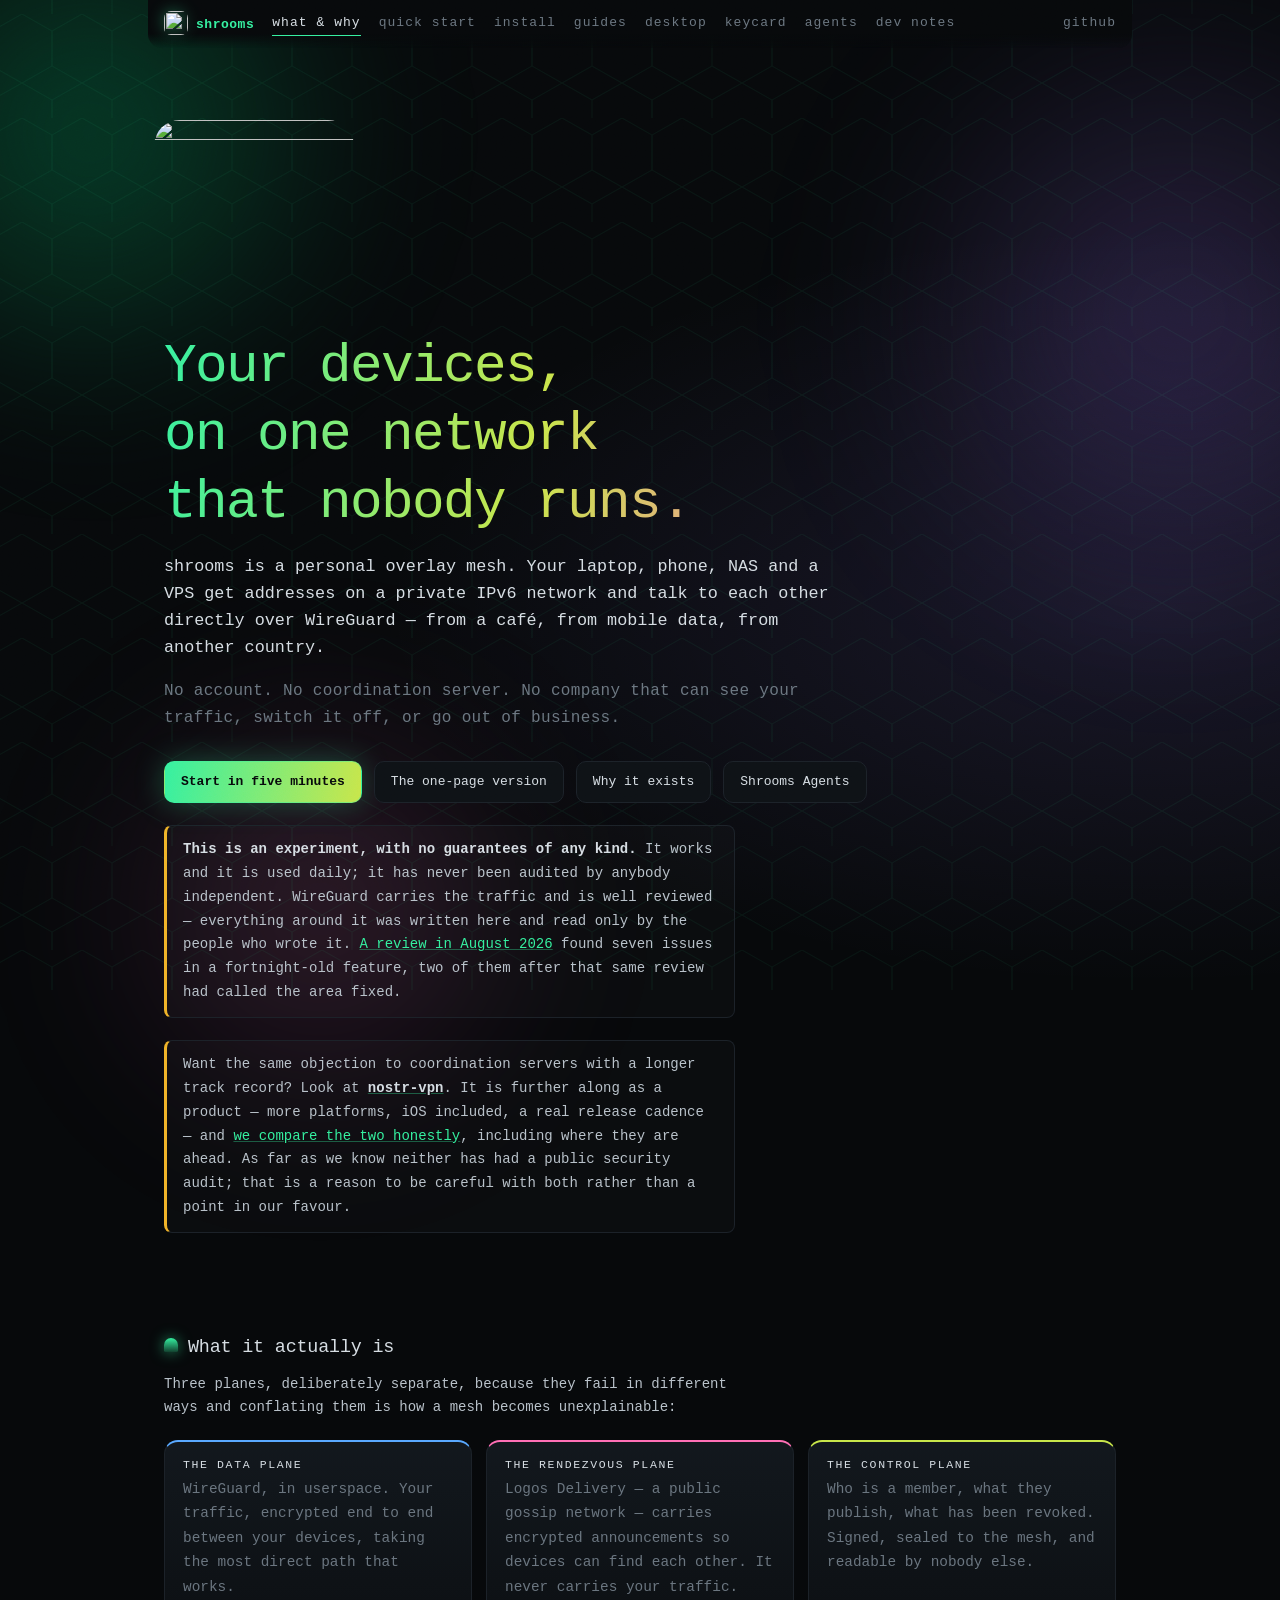
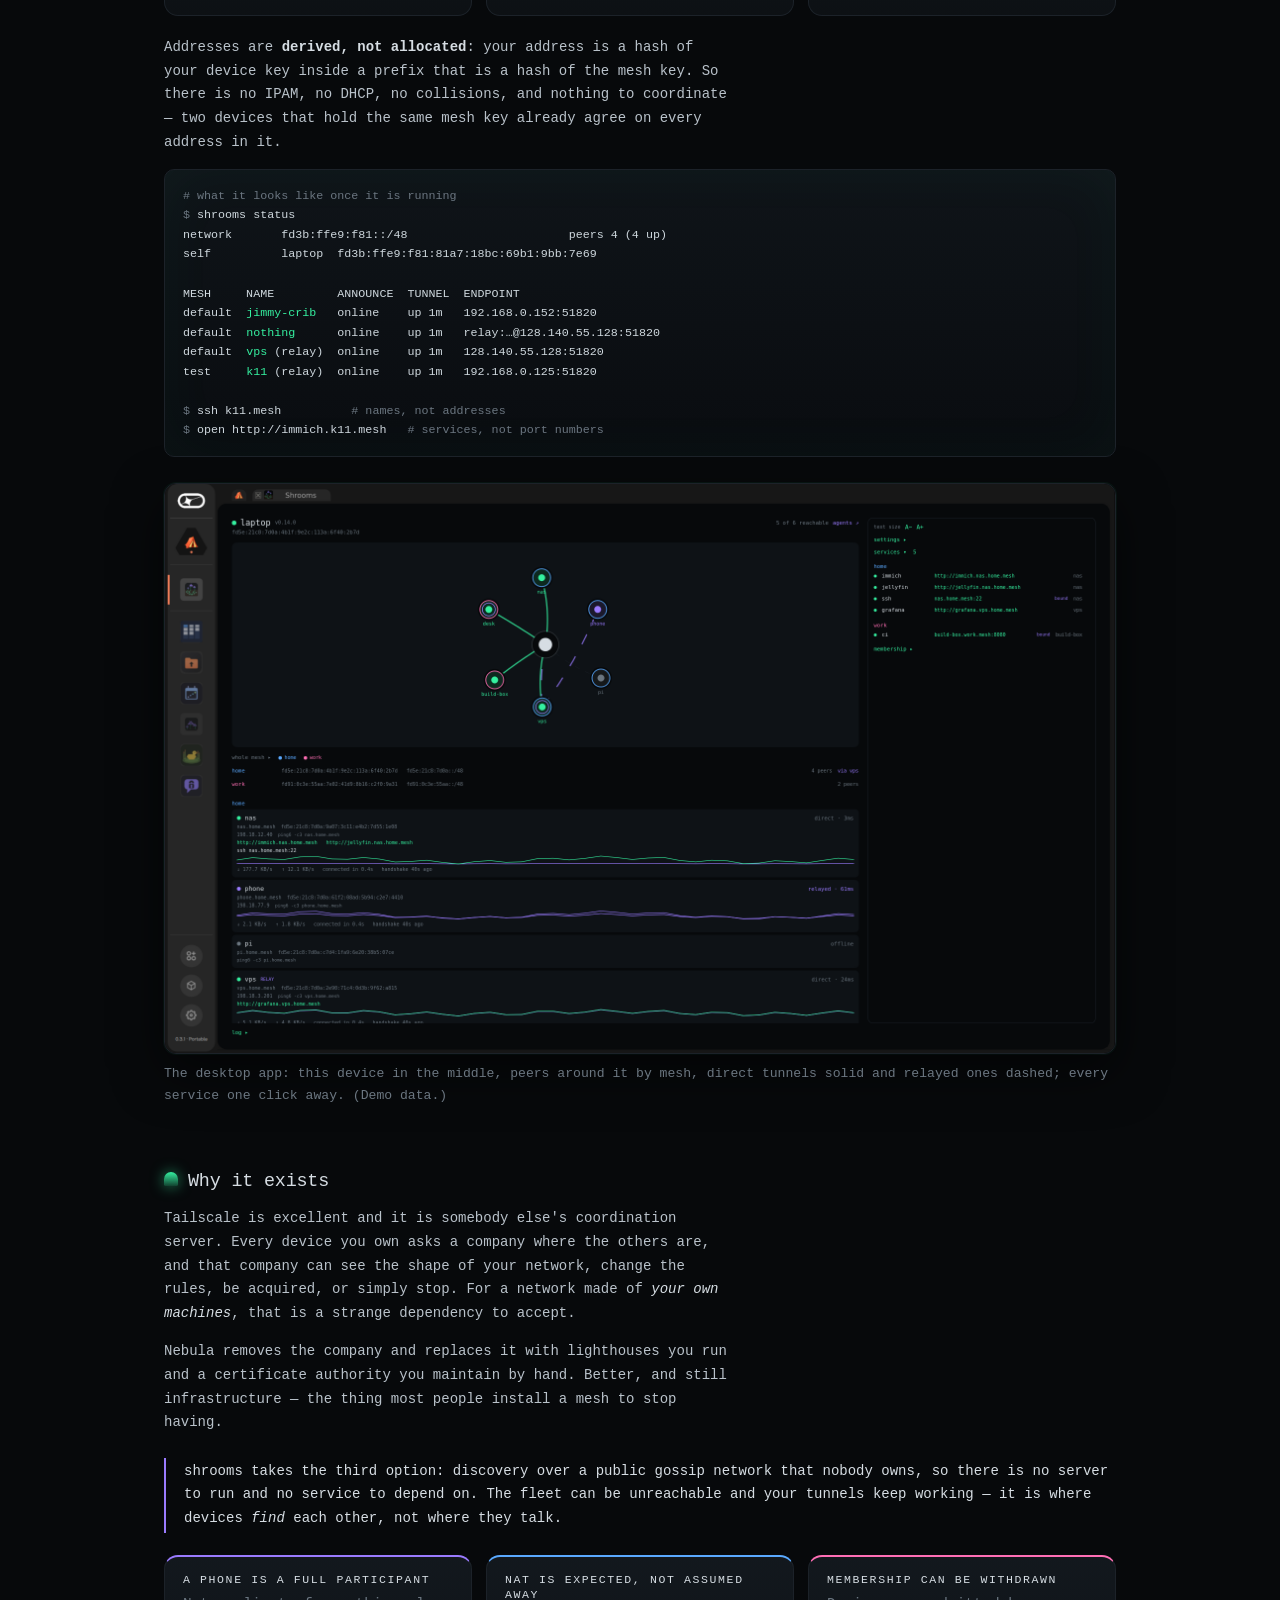
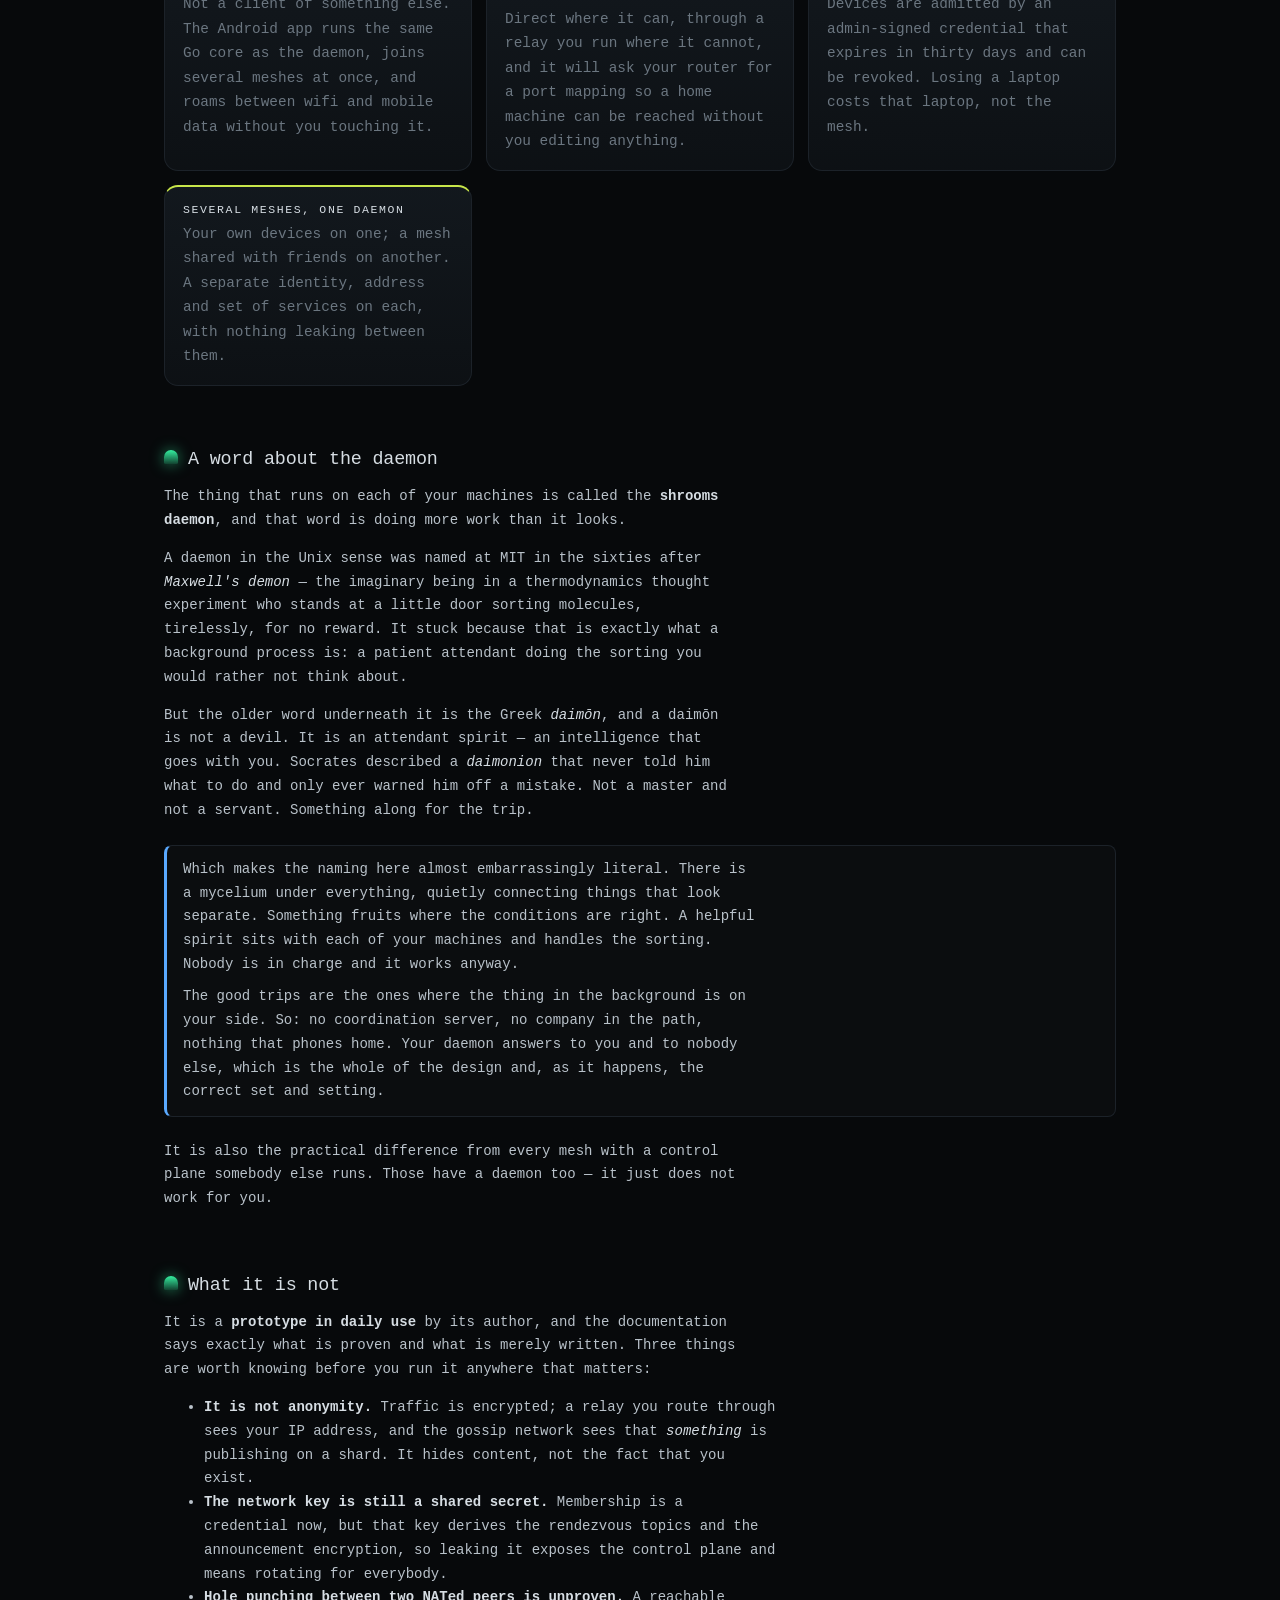
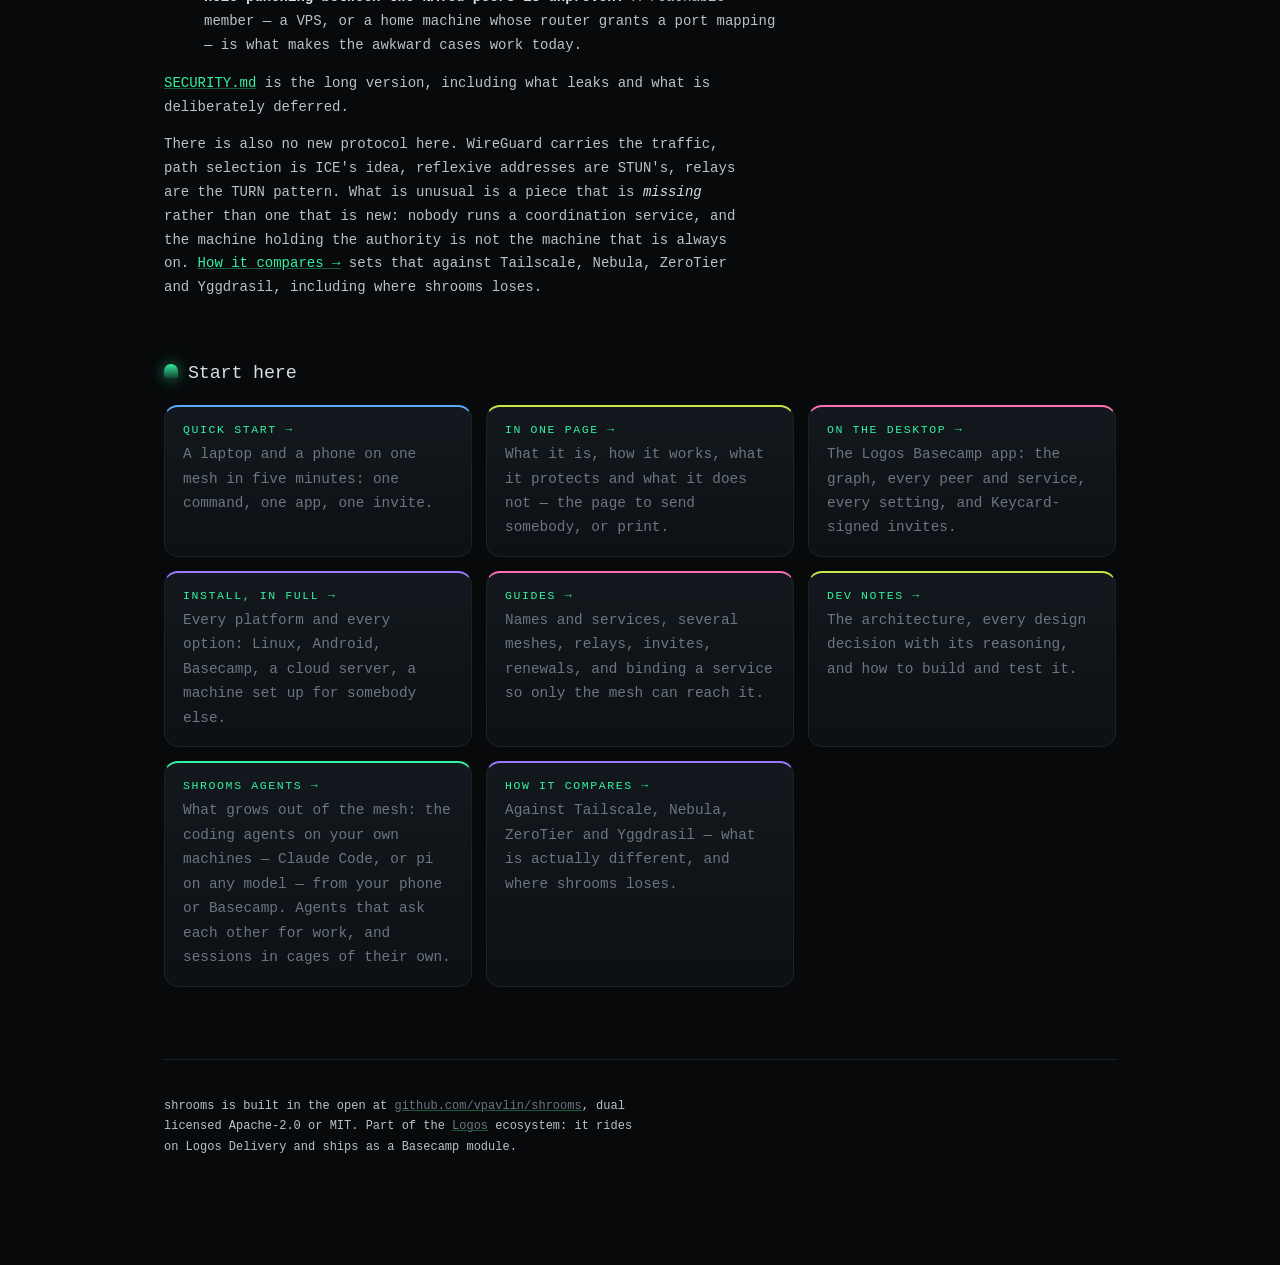
==== commit 655c728c: "Site: the desktop shots inside a real Basecamp window Duet photographed Basecamp 0.3.1; its content " ====
--- a/site/index.html
+++ b/site/index.html
@@ -135,7 +135,7 @@
 <span class="cmd">open http://immich.k11.mesh   <span class="c"># services, not port numbers</span></span></code></pre>
 
 <figure class="shot">
-    <a href="shots/basecamp-mesh.png"><img src="shots/basecamp-mesh.png" alt="The Shrooms app in Basecamp: a graph of the mesh, the peer list with traffic sparklines, and every service as a clickable address" loading="lazy" width="1500" height="940"></a>
+    <a href="shots/window-basecamp-mesh.png"><img src="shots/window-basecamp-mesh.png" alt="The Shrooms app in Basecamp: a graph of the mesh, the peer list with traffic sparklines, and every service as a clickable address" loading="lazy" width="1918" height="1150"></a>
     <figcaption>The desktop app: this device in the middle, peers around it by mesh, direct tunnels solid and relayed ones dashed; every service one click away. (Demo data.)</figcaption>
 </figure>
 
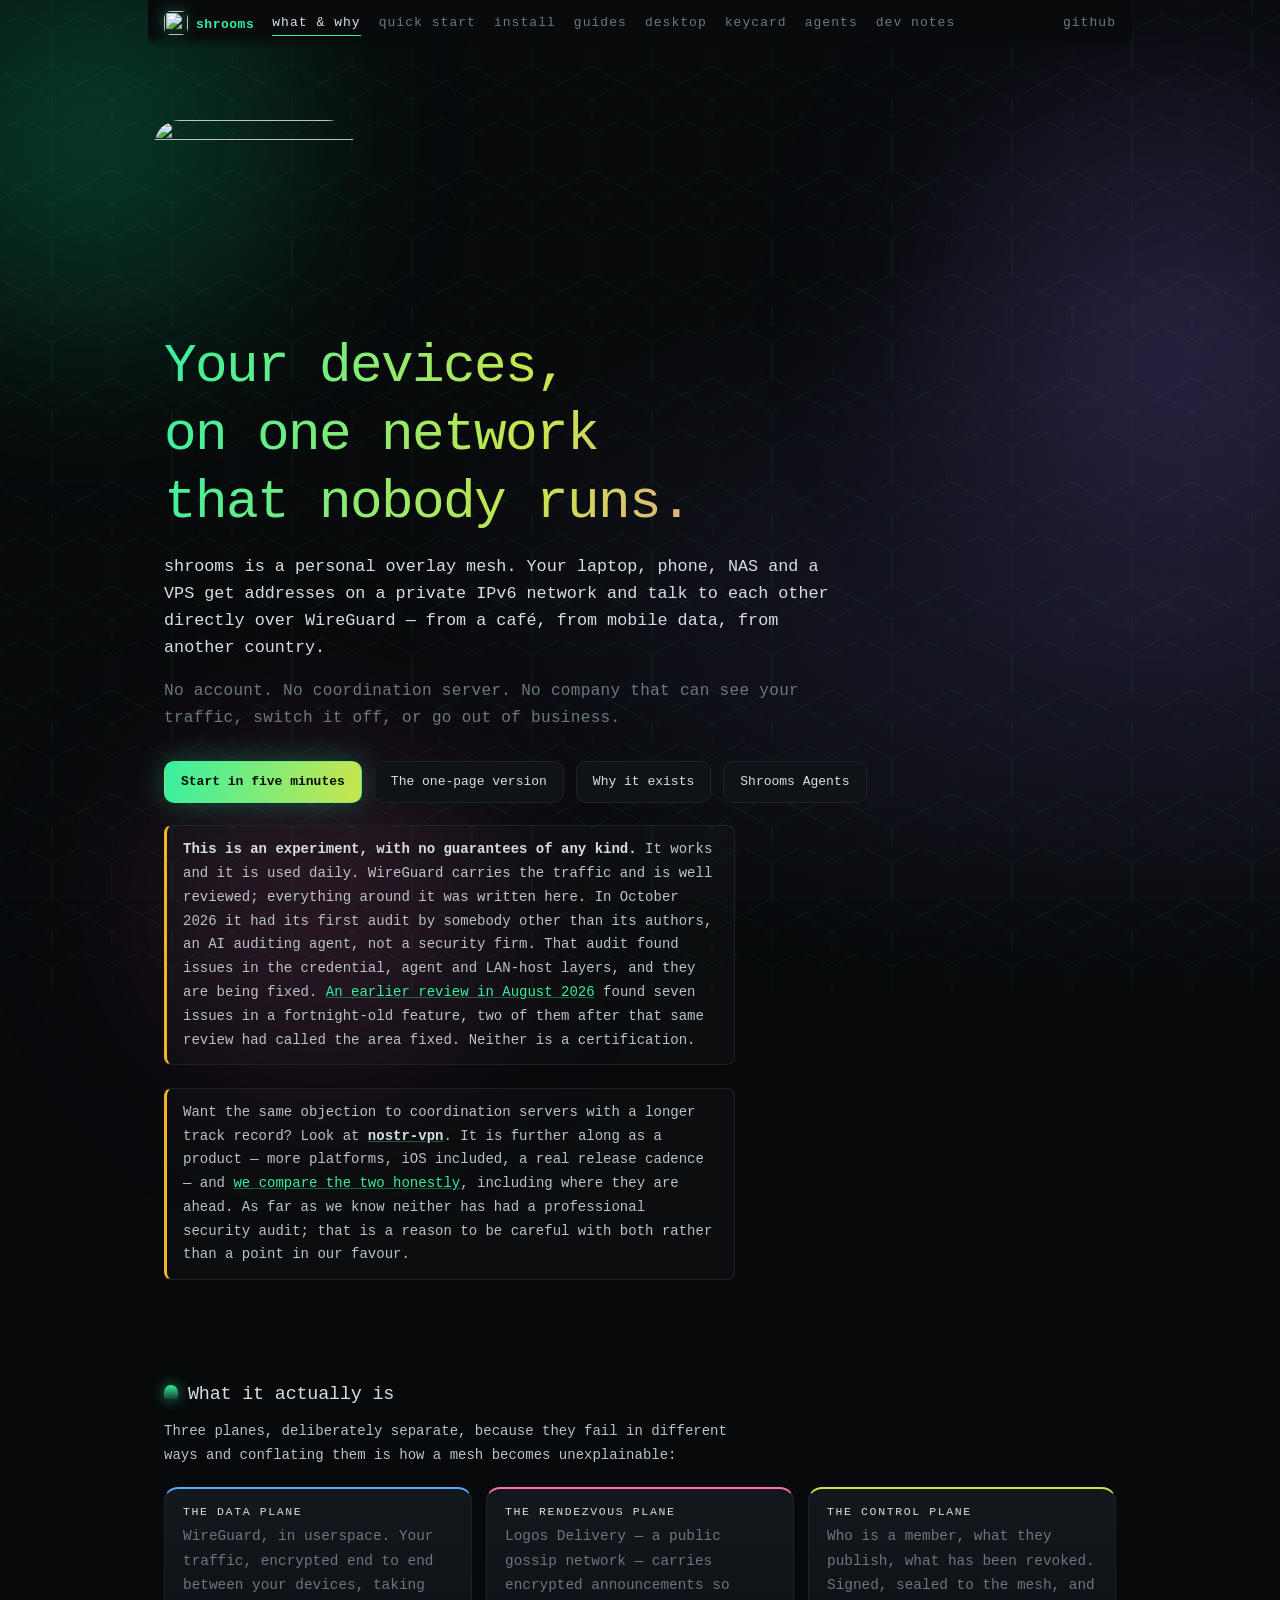
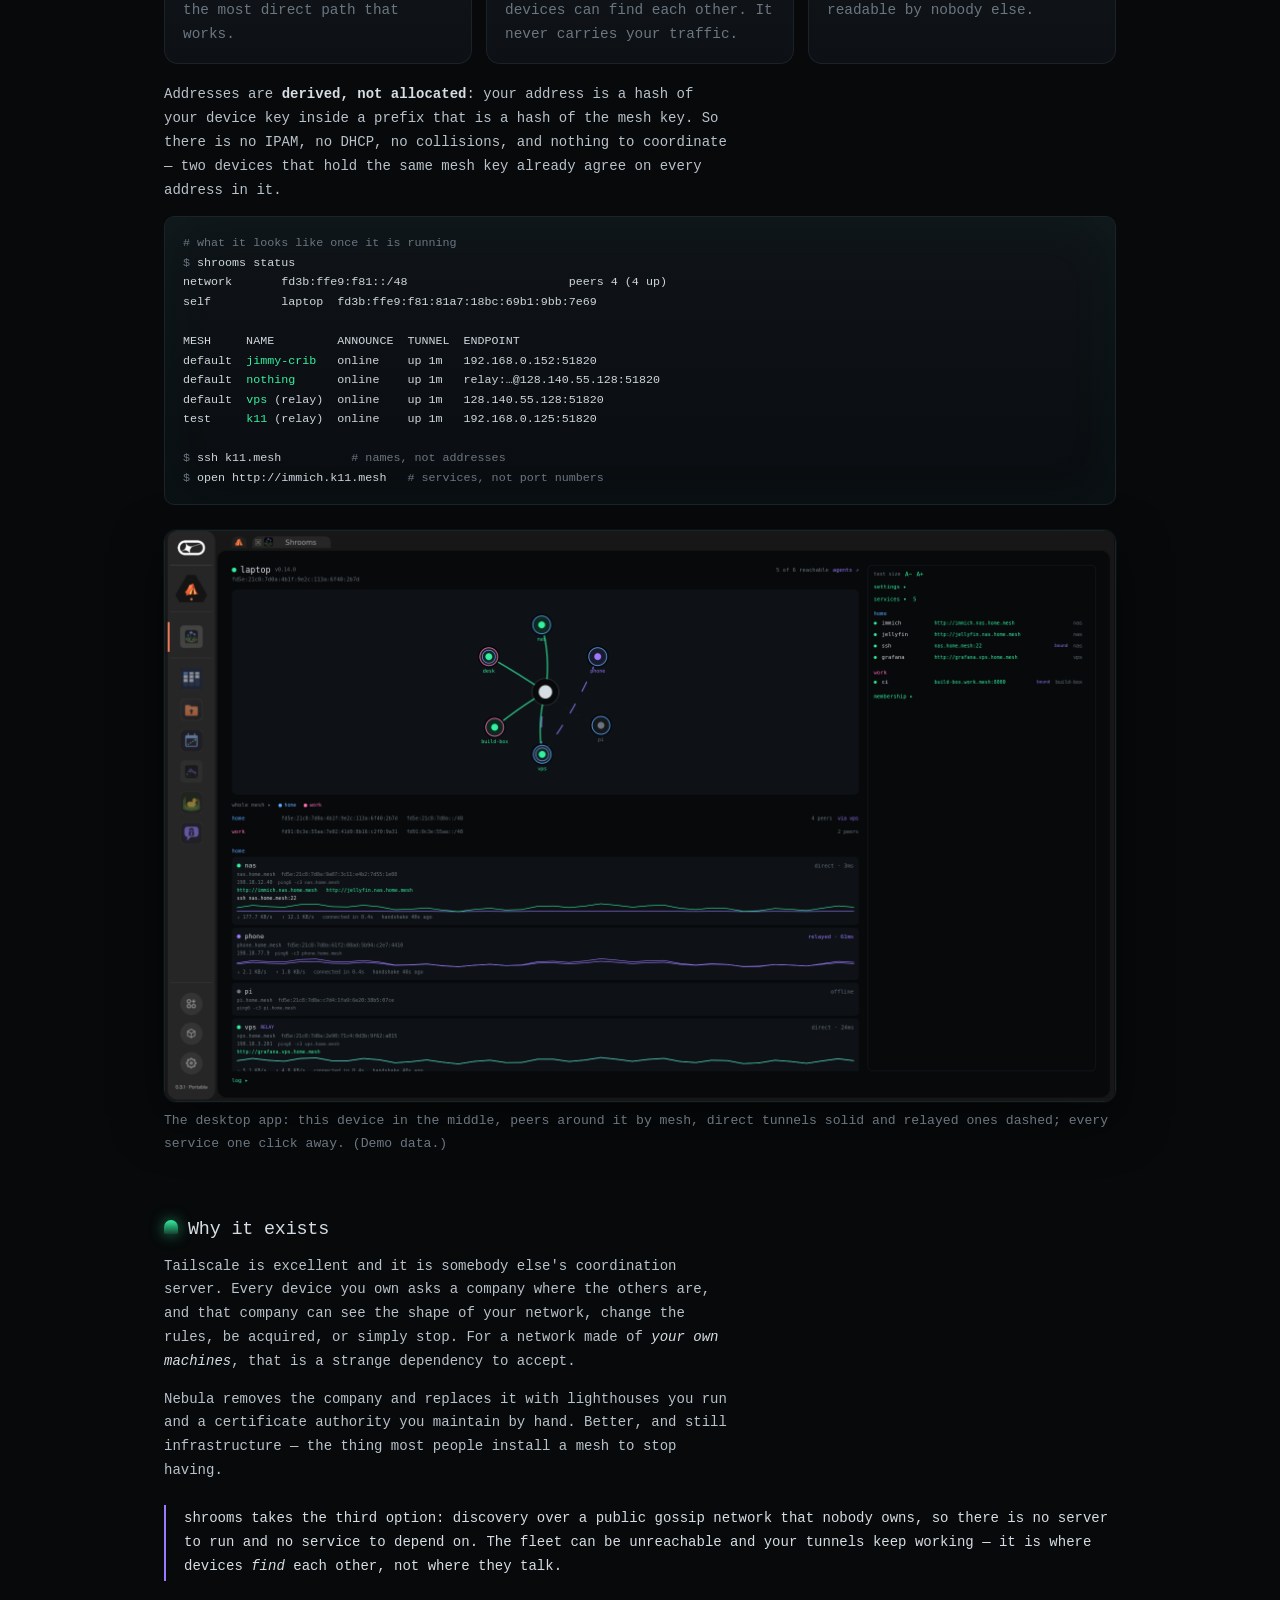
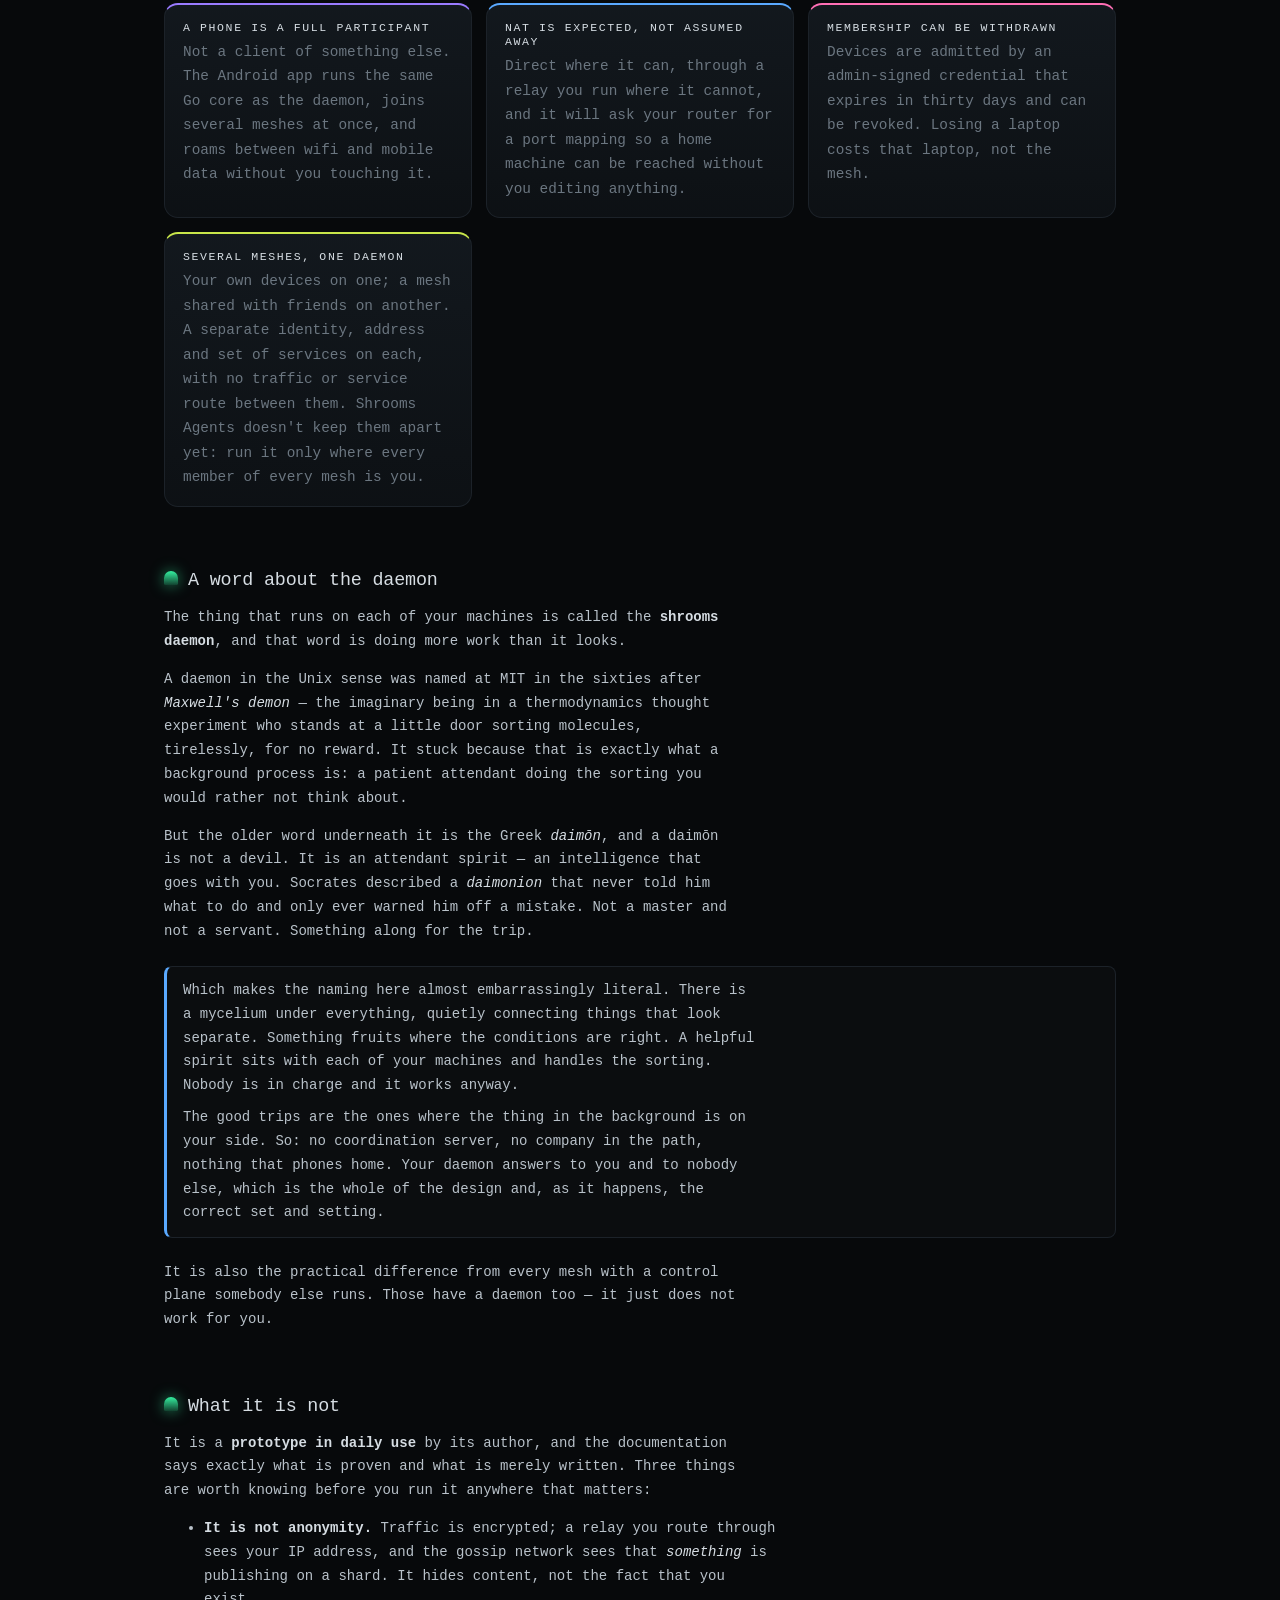
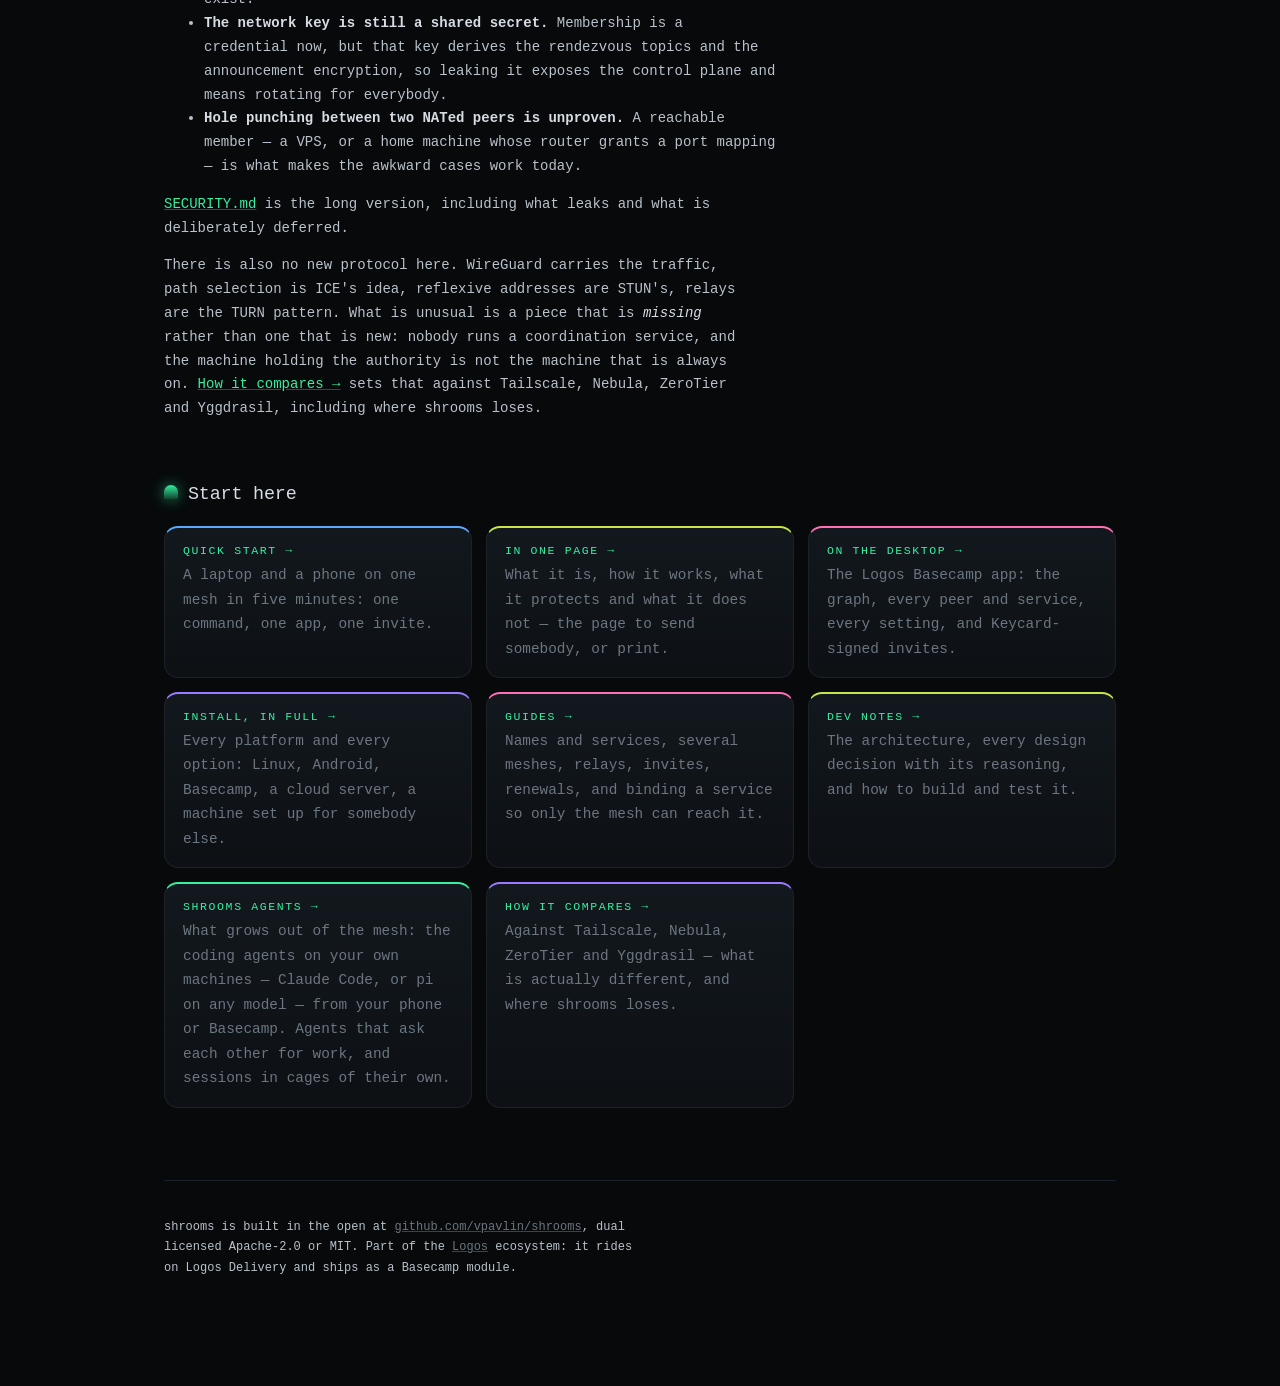
==== commit 9244cca6: "Website after the auditor's site review Audit 12, S-1 to S-10. The site no longer says nothing indep" ====
--- a/site/index.html
+++ b/site/index.html
@@ -67,13 +67,15 @@
          it. Pointing at a competitor costs nothing we should want to keep. -->
     <p class="warn">
         <strong>This is an experiment, with no guarantees of any kind.</strong>
-        It works and it is used daily; it has never been audited by anybody
-        independent. WireGuard carries the traffic and is well reviewed —
-        everything around it was written here and read only by the people who
-        wrote it.
-        <a href="https://github.com/vpavlin/shrooms/blob/master/docs/security-review-2026-08.md">A
-        review in August 2026</a> found seven issues in a fortnight-old feature,
-        two of them after that same review had called the area fixed.
+        It works and it is used daily. WireGuard carries the traffic and is well
+        reviewed; everything around it was written here. In October 2026 it had
+        its first audit by somebody other than its authors, an AI auditing
+        agent, not a security firm. That audit found issues in the credential,
+        agent and LAN-host layers, and they are being fixed.
+        <a href="https://github.com/vpavlin/shrooms/blob/master/docs/security-review-2026-08.md">An
+        earlier review in August 2026</a> found seven issues in a fortnight-old
+        feature, two of them after that same review had called the area fixed.
+        Neither is a certification.
     </p>
     <p class="warn">
         Want the same objection to coordination servers with a longer track
@@ -82,8 +84,8 @@
         It is further along as a product — more platforms, iOS included, a real
         release cadence — and <a href="comparison.html">we compare the two
         honestly</a>, including where they are ahead. As far as we know neither
-        has had a public security audit; that is a reason to be careful with
-        both rather than a point in our favour.
+        has had a professional security audit; that is a reason to be careful
+        with both rather than a point in our favour.
     </p>
 </header>
 
@@ -184,8 +186,9 @@
     <div class="card t3">
         <h3>Several meshes, one daemon</h3>
         <p>Your own devices on one; a mesh shared with friends on another. A
-        separate identity, address and set of services on each, with nothing
-        leaking between them.</p>
+        separate identity, address and set of services on each, with no traffic
+        or service route between them. Shrooms Agents doesn't keep them apart
+        yet: run it only where every member of every mesh is you.</p>
     </div>
 </div>
 
